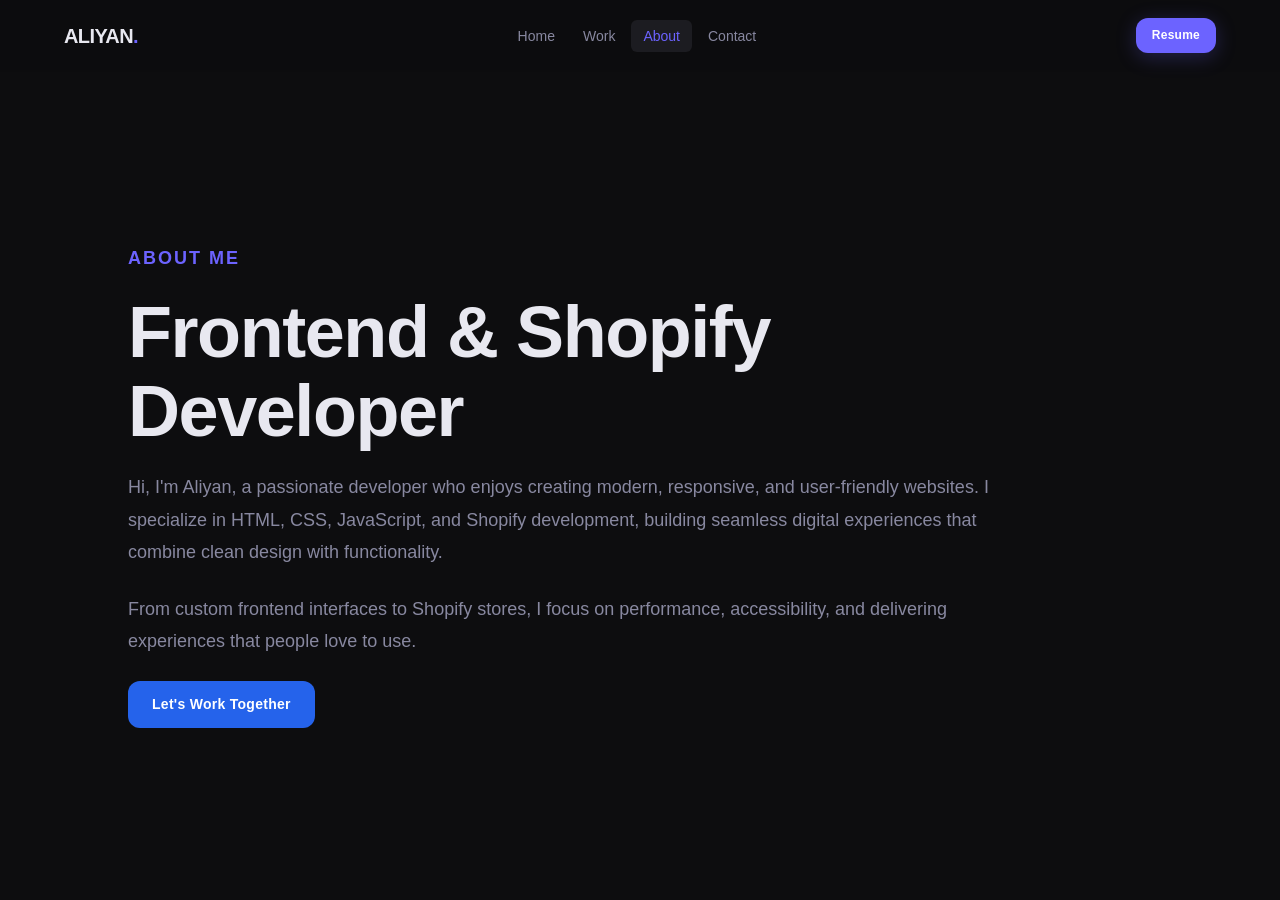
==== pages/about.html @ ec6e5fce "first commit" ====
<!DOCTYPE html>
<html lang="en">
<head>
    <meta charset="UTF-8">
    <meta name="viewport" content="width=device-width, initial-scale=1.0">
    <title>About Me</title>
    <link rel="stylesheet" href="../animation.css">
    <link rel="stylesheet" href="../style.css">
</head>
<body>

<header role="banner">
    <nav class="nav" role="navigation" aria-label="Main navigation">
      <div class="nav__inner">
        <a href="../index.html" class="nav__logo">ALIYAN<span>.</span></a>

        <ul class="nav__menu" role="list">
          <li><a href="../index.html"    class="nav__link">Home</a></li>
          <li><a href="portfolioo.html"  class="nav__link">Work</a></li>
          <li><a href="about.html"       class="nav__link">About</a></li>
          <li><a href="contact.html"     class="nav__link">Contact</a></li>
        </ul>

        <div class="nav__actions">
       <a href="../images/aliyancv.pdf" target="_blank" class="btn btn--primary btn--sm">Resume</a>
        </div>

        <button class="nav__hamburger" aria-label="Toggle menu" aria-expanded="false">
          <span></span><span></span><span></span>
        </button>
      </div>
    </nav>

    <div class="nav__mobile" role="dialog" aria-label="Mobile navigation">
      <a href="../index.html"        class="nav__link">Home</a>
      <a href="portfolioo.html"    class="nav__link">Work</a>
      <a href="about.html"        class="nav__link">About</a>
      <a href="contact.html"      class="nav__link">Contact</a>
    </div>
  </header>

    <section class="about">
        <div class="content">
            <span>ABOUT ME</span>
            <h1>Frontend & Shopify Developer</h1>

            <p>
                Hi, I'm Aliyan, a passionate developer who enjoys creating modern,
                responsive, and user-friendly websites. I specialize in HTML, CSS,
                JavaScript, and Shopify development, building seamless digital
                experiences that combine clean design with functionality.
            </p>

            <p>
                From custom frontend interfaces to Shopify stores, I focus on
                performance, accessibility, and delivering experiences that people
                love to use.
            </p>

            <a href="./contact.html" class="btn">Let's Work Together</a>
        </div>
    </section>

  <script src="../main.js"></script>
</body>
</html>
---- animation.css ----
.reveal {
  opacity: 0;
  transform: translateY(32px);
  transition:
    opacity 0.7s cubic-bezier(0.22, 1, 0.36, 1),
    transform 0.7s cubic-bezier(0.22, 1, 0.36, 1);
}

.reveal.revealed {
  opacity: 1;
  transform: translateY(0);
}

.reveal-stagger > * {
  opacity: 0;
  transform: translateY(24px);
  transition:
    opacity 0.6s cubic-bezier(0.22, 1, 0.36, 1),
    transform 0.6s cubic-bezier(0.22, 1, 0.36, 1);
}

.reveal-stagger.revealed > *:nth-child(1)  { transition-delay: 0.05s; opacity: 1; transform: none; }
.reveal-stagger.revealed > *:nth-child(2)  { transition-delay: 0.12s; opacity: 1; transform: none; }
.reveal-stagger.revealed > *:nth-child(3)  { transition-delay: 0.19s; opacity: 1; transform: none; }
.reveal-stagger.revealed > *:nth-child(4)  { transition-delay: 0.26s; opacity: 1; transform: none; }
.reveal-stagger.revealed > *:nth-child(5)  { transition-delay: 0.33s; opacity: 1; transform: none; }
.reveal-stagger.revealed > *:nth-child(6)  { transition-delay: 0.40s; opacity: 1; transform: none; }
.reveal-stagger.revealed > *:nth-child(7)  { transition-delay: 0.47s; opacity: 1; transform: none; }
.reveal-stagger.revealed > *:nth-child(8)  { transition-delay: 0.54s; opacity: 1; transform: none; }
.reveal-stagger.revealed > *:nth-child(9)  { transition-delay: 0.61s; opacity: 1; transform: none; }
.reveal-stagger.revealed > *:nth-child(10) { transition-delay: 0.68s; opacity: 1; transform: none; }

.reveal-left {
  opacity: 0;
  transform: translateX(-32px);
  transition:
    opacity 0.7s cubic-bezier(0.22, 1, 0.36, 1),
    transform 0.7s cubic-bezier(0.22, 1, 0.36, 1);
}
.reveal-left.revealed { opacity: 1; transform: translateX(0); }

.reveal-right {
  opacity: 0;
  transform: translateX(32px);
  transition:
    opacity 0.7s cubic-bezier(0.22, 1, 0.36, 1),
    transform 0.7s cubic-bezier(0.22, 1, 0.36, 1);
}
.reveal-right.revealed { opacity: 1; transform: translateX(0); }

.reveal-scale {
  opacity: 0;
  transform: scale(0.9);
  transition:
    opacity 0.5s cubic-bezier(0.22, 1, 0.36, 1),
    transform 0.5s cubic-bezier(0.34, 1.56, 0.64, 1);
}
.reveal-scale.revealed { opacity: 1; transform: scale(1); }

@keyframes float-y {
  0%, 100% { transform: translateY(0px); }
  50%       { transform: translateY(-12px); }
}

@keyframes float-x {
  0%, 100% { transform: translateX(0px); }
  50%       { transform: translateX(8px); }
}

@keyframes gradient-shift {
  0%   { background-position: 0% 50%; }
  50%  { background-position: 100% 50%; }
  100% { background-position: 0% 50%; }
}

@keyframes fade-in-up {
  from { opacity: 0; transform: translateY(20px); }
  to   { opacity: 1; transform: translateY(0); }
}

@keyframes fade-in {
  from { opacity: 0; }
  to   { opacity: 1; }
}

@keyframes scale-in {
  from { opacity: 0; transform: scale(0.85); }
  to   { opacity: 1; transform: scale(1); }
}

@keyframes slide-down {
  from { opacity: 0; transform: translateY(-12px); }
  to   { opacity: 1; transform: translateY(0); }
}

@keyframes shimmer {
  0%   { background-position: -200% 0; }
  100% { background-position: 200% 0; }
}

.float-anim { animation: float-y 5s ease-in-out infinite; }
.float-anim-2 { animation: float-y 7s ease-in-out infinite 1s; }

.shimmer {
  background: linear-gradient(90deg,
    var(--clr-surface-2) 25%,
    var(--clr-border) 50%,
    var(--clr-surface-2) 75%
  );
  background-size: 200% 100%;
  animation: shimmer 1.5s infinite;
}

.page-enter {
  animation: fade-in-up 0.5s cubic-bezier(0.22, 1, 0.36, 1) both;
}

.hero-animate .hero__eyebrow    { animation: fade-in-up 0.6s 0.1s cubic-bezier(0.22,1,0.36,1) both; }
.hero-animate .hero__title      { animation: fade-in-up 0.6s 0.2s cubic-bezier(0.22,1,0.36,1) both; }
.hero-animate .hero__description{ animation: fade-in-up 0.6s 0.3s cubic-bezier(0.22,1,0.36,1) both; }
.hero-animate .hero__actions    { animation: fade-in-up 0.6s 0.4s cubic-bezier(0.22,1,0.36,1) both; }
.hero-animate .hero__social     { animation: fade-in-up 0.6s 0.5s cubic-bezier(0.22,1,0.36,1) both; }
.hero-animate .hero__visual     { animation: fade-in    0.8s 0.3s cubic-bezier(0.22,1,0.36,1) both; }

.gradient-text {
  background: linear-gradient(
    90deg,
    var(--clr-accent) 0%,
    var(--clr-accent-2) 50%,
    var(--clr-accent) 100%
  );
  background-size: 200% auto;
  -webkit-background-clip: text;
  -webkit-text-fill-color: transparent;
  background-clip: text;
  animation: gradient-shift 4s ease infinite;
}

.hover-lift {
  transition: transform var(--transition-base), box-shadow var(--transition-base);
}
.hover-lift:hover {
  transform: translateY(-4px);
  box-shadow: var(--shadow-lg);
}

.toast {
  position: fixed;
  bottom: var(--space-8);
  left: 50%;
  transform: translateX(-50%) translateY(80px);
  background: var(--clr-surface);
  border: 1px solid var(--clr-border);
  border-radius: var(--radius-lg);
  padding: var(--space-3) var(--space-6);
  font-size: var(--text-sm);
  font-weight: 500;
  color: var(--clr-text);
  box-shadow: var(--shadow-lg);
  z-index: 3000;
  transition: transform var(--transition-spring), opacity var(--transition-base);
  opacity: 0;
  white-space: nowrap;
}

.toast.show {
  transform: translateX(-50%) translateY(0);
  opacity: 1;
}

.toast--success { border-left: 4px solid #4ADE80; }
.toast--error   { border-left: 4px solid var(--clr-accent-2); }
.toast--info    { border-left: 4px solid var(--clr-accent); }

.skill-bar-fill.animating {
  background: linear-gradient(90deg,
    var(--clr-accent) 0%,
    #A8A4FF 50%,
    var(--clr-accent) 100%
  );
  background-size: 200% 100%;
  animation: shimmer 2s ease infinite;
}


*{
    margin: 0;
    padding: 0;
    box-sizing: border-box;
    font-family: sans-serif;
}

body{
    /* background: #0f172a; */
    color: #fff;
}

.about{
    min-height: 100vh;
    width: 100%;
    display: flex;
    align-items: center;
    padding: 0 10%;
}

.content{
    max-width: 900px;
}

.content span{
    color: #60a5fa;
    font-size: 18px;
    letter-spacing: 2px;
}

.content h1{
    font-size: 70px;
    margin: 20px 0;
    line-height: 1.1;
}

.content p{
    font-size: 20px;
    line-height: 1.8;
    color: #cbd5e1;
    margin-bottom: 25px;
}

.btn{
    display: inline-block;
    text-decoration: none;
    background: #2563eb;
    color: #fff;
    padding: var(--space-2) var(--space-4);
    font-size: var(--text-xs);
    transition: 0.3s;
}

.btn:hover{
    background: #1d4ed8;
}
---- style.css ----
:root {
  --clr-bg:          #0D0D0F;
  --clr-surface:     #141417;
  --clr-surface-2:   #1C1C21;
  --clr-border:      #2A2A33;
  --clr-accent:      #6C63FF;
  --clr-accent-2:    #FF6584;
  --clr-accent-glow: rgba(108,99,255,0.25);
  --clr-text:        #E8E8F0;
  --clr-text-muted:  #8888A0;
  --clr-text-faint:  #555568;
  --clr-white:       #FFFFFF;

  /* Typography */
  --font-display: 'Syne', sans-serif;
  --font-body:    'Inter', sans-serif;
  --font-mono:    'JetBrains Mono', monospace;

  /* Type Scale */
  --text-xs:   0.75rem;
  --text-sm:   0.875rem;
  --text-base: 1rem;
  --text-lg:   1.125rem;
  --text-xl:   1.25rem;
  --text-2xl:  1.5rem;
  --text-3xl:  1.875rem;
  --text-4xl:  2.25rem;
  --text-5xl:  3rem;
  --text-6xl:  3.75rem;
  --text-7xl:  4.5rem;

  /* Spacing */
  --space-1:  0.25rem;
  --space-2:  0.5rem;
  --space-3:  0.75rem;
  --space-4:  1rem;
  --space-5:  1.25rem;
  --space-6:  1.5rem;
  --space-8:  2rem;
  --space-10: 2.5rem;
  --space-12: 3rem;
  --space-16: 4rem;
  --space-20: 5rem;
  --space-24: 6rem;
  --space-32: 8rem;

  /* Border radius */
  --radius-sm:  6px;
  --radius-md:  12px;
  --radius-lg:  20px;
  --radius-xl:  32px;
  --radius-full: 9999px;

  /* Shadows */
  --shadow-sm:   0 1px 3px rgba(0,0,0,0.4);
  --shadow-md:   0 4px 16px rgba(0,0,0,0.5);
  --shadow-lg:   0 8px 32px rgba(0,0,0,0.6);
  --shadow-accent: 0 0 40px rgba(108,99,255,0.3);

  /* Transitions */
  --transition-fast:   150ms ease;
  --transition-base:   250ms ease;
  --transition-slow:   400ms ease;
  --transition-spring: 350ms cubic-bezier(0.34, 1.56, 0.64, 1);

  /* Layout */
  --nav-height: 72px;
  --max-width: 1200px;
  --max-width-sm: 800px;
}

*, *::before, *::after {
  box-sizing: border-box;
  margin: 0;
  padding: 0;
}

html {
  scroll-behavior: smooth;
  font-size: 16px;
  -webkit-text-size-adjust: 100%;
}

body {
  font-family: var(--font-body);
  background-color: var(--clr-bg);
  color: var(--clr-text);
  line-height: 1.6;
  transition: background-color var(--transition-slow), color var(--transition-slow);
  overflow-x: hidden;
}

::-webkit-scrollbar { width: 6px; }
::-webkit-scrollbar-track { background: var(--clr-surface); }
::-webkit-scrollbar-thumb { background: var(--clr-border); border-radius: var(--radius-full); }
::-webkit-scrollbar-thumb:hover { background: var(--clr-accent); }

::selection {
  background: var(--clr-accent);
  color: var(--clr-white);
}

:focus-visible {
  outline: 2px solid var(--clr-accent);
  outline-offset: 3px;
  border-radius: var(--radius-sm);
}

h1, h2, h3, h4, h5, h6 {
  font-family: var(--font-display);
  font-weight: 700;
  line-height: 1.15;
  letter-spacing: -0.02em;
  color: var(--clr-text);
}

p { color: var(--clr-text-muted); line-height: 1.75; }

a {
  color: var(--clr-accent);
  text-decoration: none;
  transition: color var(--transition-fast);
}
a:hover { color: var(--clr-accent-2); }

ul, ol { list-style: none; }

img { max-width: 100%; height: auto; display: block; }

button {
  font-family: var(--font-body);
  cursor: pointer;
  border: none;
  background: none;
}

input, textarea, select {
  font-family: var(--font-body);
  font-size: var(--text-base);
}

.container {
  max-width: var(--max-width);
  margin: 0 auto;
  padding: 0 var(--space-6);
}

.container--sm {
  max-width: var(--max-width-sm);
  margin: 0 auto;
  padding: 0 var(--space-6);
}

.section {
  padding: var(--space-24) 0;
}

.section__label {
  display: inline-flex;
  align-items: center;
  gap: var(--space-2);
  font-size: var(--text-xs);
  font-weight: 600;
  letter-spacing: 0.12em;
  text-transform: uppercase;
  color: var(--clr-accent);
  margin-bottom: var(--space-4);
}

.section__label::before {
  content: '';
  display: block;
  width: 20px;
  height: 2px;
  background: var(--clr-accent);
  border-radius: var(--radius-full);
}

.section__title {
  font-size: var(--text-4xl);
  margin-bottom: var(--space-4);
}

.section__subtitle {
  font-size: var(--text-lg);
  color: var(--clr-text-muted);
  max-width: 540px;
  margin-bottom: var(--space-12);
}

.section__header {
  margin-bottom: var(--space-12);
}

.btn {
  display: inline-flex;
  align-items: center;
  justify-content: center;
  gap: var(--space-2);
  padding: var(--space-3) var(--space-6);
  border-radius: var(--radius-md);
  font-size: var(--text-sm);
  font-weight: 600;
  letter-spacing: 0.02em;
  transition: all var(--transition-base);
  cursor: pointer;
  border: none;
  text-decoration: none;
  white-space: nowrap;
}

.btn--primary {
  background: var(--clr-accent);
  color: var(--clr-white);
  box-shadow: 0 4px 20px var(--clr-accent-glow);
}

.btn--primary:hover {
  background: #7B74FF;
  color: var(--clr-white);
  transform: translateY(-2px);
  box-shadow: 0 8px 30px var(--clr-accent-glow);
}

.btn--outline {
  background: transparent;
  color: var(--clr-text);
  border: 1.5px solid var(--clr-border);
}

.btn--outline:hover {
  border-color: var(--clr-accent);
  color: var(--clr-accent);
  transform: translateY(-2px);
}

.btn--ghost {
  background: var(--clr-surface-2);
  color: var(--clr-text-muted);
}

.btn--ghost:hover {
  background: var(--clr-border);
  color: var(--clr-text);
}

.btn--sm {
  padding: var(--space-2) var(--space-4);
  font-size: var(--text-xs);
}

.btn--lg {
  padding: var(--space-4) var(--space-8);
  font-size: var(--text-base);
  border-radius: var(--radius-lg);
}

.tag {
  display: inline-flex;
  align-items: center;
  padding: var(--space-1) var(--space-3);
  background: var(--clr-surface-2);
  border: 1px solid var(--clr-border);
  border-radius: var(--radius-full);
  font-size: var(--text-xs);
  font-weight: 500;
  color: var(--clr-text-muted);
}

.tag--accent {
  background: rgba(108, 99, 255, 0.12);
  border-color: rgba(108, 99, 255, 0.3);
  color: var(--clr-accent);
}

/* Cards */
.card {
  background: var(--clr-surface);
  border: 1px solid var(--clr-border);
  border-radius: var(--radius-lg);
  padding: var(--space-8);
  transition: all var(--transition-base);
}

.card:hover {
  border-color: var(--clr-accent);
  box-shadow: var(--shadow-lg), 0 0 0 1px var(--clr-accent);
  transform: translateY(-4px);
}

.text-accent { color: var(--clr-accent); }
.text-muted  { color: var(--clr-text-muted); }
.text-faint  { color: var(--clr-text-faint); }
.text-center { text-align: center; }
.text-right  { text-align: right; }

.divider {
  height: 1px;
  background: var(--clr-border);
  margin: var(--space-8) 0;
}

.highlight {
  color: var(--clr-accent);
  position: relative;
}

.nav {
  position: fixed;
  top: 0;
  left: 0;
  right: 0;
  z-index: 1000;
  height: var(--nav-height);
  background: rgba(13, 13, 15, 0.85);
  backdrop-filter: blur(20px) saturate(180%);
  -webkit-backdrop-filter: blur(20px) saturate(180%);
  border-bottom: 1px solid transparent;
  transition: border-color var(--transition-base), background var(--transition-base);
}

[data-theme="light"] .nav {
  background: rgba(13, 13, 15, 0.85);
}

.nav.scrolled {
  border-bottom-color: var(--clr-border);
}

.nav__inner {
  max-width: var(--max-width);
  margin: 0 auto;
  padding: 0 var(--space-6);
  height: 100%;
  display: flex;
  align-items: center;
  justify-content: space-between;
  gap: var(--space-8);
}

.nav__logo {
  font-family: var(--font-display);
  font-size: var(--text-xl);
  font-weight: 800;
  color: var(--clr-text);
  letter-spacing: -0.03em;
  text-decoration: none;
  flex-shrink: 0;
}

.nav__logo span { color: var(--clr-accent); }

.nav__menu {
  display: flex;
  align-items: center;
  gap: var(--space-1);
}

.nav__link {
  padding: var(--space-2) var(--space-3);
  font-size: var(--text-sm);
  font-weight: 500;
  color: var(--clr-text-muted);
  text-decoration: none;
  border-radius: var(--radius-sm);
  transition: all var(--transition-fast);
  position: relative;
}

.nav__link:hover,
.nav__link.active {
  color: var(--clr-text);
  background: var(--clr-surface-2);
}

.nav__link.active {
  color: var(--clr-accent);
}

.nav__actions {
  display: flex;
  align-items: center;
  gap: var(--space-3);
}

/* Theme toggle */
.theme-toggle {
  width: 40px;
  height: 40px;
  border-radius: var(--radius-md);
  background: var(--clr-surface-2);
  border: 1px solid var(--clr-border);
  display: flex;
  align-items: center;
  justify-content: center;
  cursor: pointer;
  transition: all var(--transition-fast);
  color: var(--clr-text-muted);
  font-size: var(--text-base);
}

.theme-toggle:hover {
  background: var(--clr-border);
  color: var(--clr-text);
}

/* Hamburger */
.nav__hamburger {
  display: none;
  flex-direction: column;
  justify-content: center;
  gap: 5px;
  width: 40px;
  height: 40px;
  border-radius: var(--radius-md);
  background: var(--clr-surface-2);
  border: 1px solid var(--clr-border);
  cursor: pointer;
  padding: 0 10px;
}

.nav__hamburger span {
  display: block;
  height: 2px;
  background: var(--clr-text);
  border-radius: var(--radius-full);
  transition: all var(--transition-base);
}

.nav__hamburger.active span:nth-child(1) { transform: translateY(7px) rotate(45deg); }
.nav__hamburger.active span:nth-child(2) { opacity: 0; transform: scaleX(0); }
.nav__hamburger.active span:nth-child(3) { transform: translateY(-7px) rotate(-45deg); }

/* Mobile nav */
.nav__mobile {
  display: none;
  position: fixed;
  top: var(--nav-height);
  left: 0;
  right: 0;
  background: var(--clr-surface);
  border-bottom: 1px solid var(--clr-border);
  padding: var(--space-4) var(--space-6);
  z-index: 999;
  flex-direction: column;
  gap: var(--space-1);
}

.nav__mobile.open { display: flex; }

.nav__mobile .nav__link {
  padding: var(--space-3) var(--space-4);
  font-size: var(--text-base);
}

/* ── 5. Hero Section ── */
.hero {
  min-height: 100vh;
  display: flex;
  align-items: center;
  padding: calc(var(--nav-height) + var(--space-12)) 0 var(--space-24);
  position: relative;
  overflow: hidden;
}

.hero__grid {
  display: grid;
  grid-template-columns: 1fr 1fr;
  gap: var(--space-16);
  align-items: center;
}

.hero__eyebrow {
  display: inline-flex;
  align-items: center;
  gap: var(--space-3);
  padding: var(--space-2) var(--space-4);
  background: var(--clr-surface-2);
  border: 1px solid var(--clr-border);
  border-radius: var(--radius-full);
  font-size: var(--text-sm);
  font-weight: 500;
  color: var(--clr-text-muted);
  margin-bottom: var(--space-6);
}

.hero__eyebrow::before {
  content: '';
  width: 8px;
  height: 8px;
  border-radius: 50%;
  background: #4ADE80;
  box-shadow: 0 0 8px #4ADE80;
  animation: pulse-dot 2s ease infinite;
}

@keyframes pulse-dot {
  0%, 100% { opacity: 1; box-shadow: 0 0 8px #4ADE80; }
  50%       { opacity: 0.6; box-shadow: 0 0 16px #4ADE80; }
}

.hero__title {
  font-size: var(--text-7xl);
  font-weight: 800;
  line-height: 1.05;
  margin-bottom: var(--space-6);
  letter-spacing: -0.04em;
}

.hero__title .line { display: block; }
.hero__title .line--accent { color: var(--clr-accent); }

/* Typing cursor */
.typed-cursor {
  display: inline-block;
  width: 3px;
  height: 1em;
  background: var(--clr-accent);
  margin-left: 2px;
  border-radius: 2px;
  animation: blink 1s step-end infinite;
  vertical-align: text-bottom;
}

@keyframes blink {
  0%, 100% { opacity: 1; }
  50%       { opacity: 0; }
}

.hero__description {
  font-size: var(--text-lg);
  color: var(--clr-text-muted);
  line-height: 1.75;
  margin-bottom: var(--space-8);
  max-width: 480px;
}

.hero__actions {
  display: flex;
  align-items: center;
  gap: var(--space-4);
  flex-wrap: wrap;
  margin-bottom: var(--space-10);
}

.hero__social {
  display: flex;
  align-items: center;
  gap: var(--space-3);
}

.hero__social-label {
  font-size: var(--text-xs);
  font-weight: 600;
  letter-spacing: 0.1em;
  text-transform: uppercase;
  color: var(--clr-text-faint);
  margin-right: var(--space-2);
}

.social-icon {
  width: 40px;
  height: 40px;
  border-radius: var(--radius-md);
  background: var(--clr-surface-2);
  border: 1px solid var(--clr-border);
  display: flex;
  align-items: center;
  justify-content: center;
  color: var(--clr-text-muted);
  font-size: var(--text-lg);
  text-decoration: none;
  transition: all var(--transition-spring);
}

.social-icon:hover {
  background: var(--clr-accent);
  border-color: var(--clr-accent);
  color: var(--clr-white);
  transform: translateY(-3px);
}

/* Hero visual */
.hero__visual {
  position: relative;
  display: flex;
  align-items: center;
  justify-content: center;
}

.hero__avatar-wrap {
  position: relative;
  width: 380px;
  height: 380px;
}

.hero__avatar-ring {
  position: absolute;
  inset: -20px;
  border-radius: 50%;
  border: 2px dashed var(--clr-border);
  animation: spin-ring 20s linear infinite;
}

.hero__avatar-ring::before {
  content: '';
  position: absolute;
  top: -4px;
  left: 50%;
  transform: translateX(-50%);
  width: 8px;
  height: 8px;
  background: var(--clr-accent);
  border-radius: 50%;
}

@keyframes spin-ring {
  to { transform: rotate(360deg); }
}

.hero__avatar {
  width: 100%;
  height: 100%;
  border-radius: 50%;
  object-fit: cover;
  border: 4px solid var(--clr-surface-2);
  box-shadow: var(--shadow-accent);
}

/* Avatar placeholder */
.hero__avatar-placeholder {
  width: 100%;
  height: 100%;
  border-radius: 50%;
  background: linear-gradient(135deg, var(--clr-surface-2) 0%, var(--clr-surface) 100%);
  border: 4px solid var(--clr-surface-2);
  box-shadow: var(--shadow-accent);
  display: flex;
  align-items: center;
  justify-content: center;
  font-size: 120px;
  color: var(--clr-text-faint);
}

.hero__badge {
  position: absolute;
  background: var(--clr-surface);
  border: 1px solid var(--clr-border);
  border-radius: var(--radius-lg);
  padding: var(--space-3) var(--space-4);
  box-shadow: var(--shadow-md);
  display: flex;
  align-items: center;
  gap: var(--space-3);
  font-size: var(--text-sm);
  font-weight: 600;
  white-space: nowrap;
}

.hero__badge--exp { bottom: 20px; left: -30px; }
.hero__badge--proj { top: 20px; right: -30px; }

.hero__badge-icon {
  width: 36px;
  height: 36px;
  background: var(--clr-accent);
  border-radius: var(--radius-sm);
  display: flex;
  align-items: center;
  justify-content: center;
  font-size: var(--text-lg);
  flex-shrink: 0;
}

.hero__badge-num {
  font-size: var(--text-2xl);
  font-weight: 800;
  font-family: var(--font-display);
  color: var(--clr-text);
  line-height: 1;
}

.hero__badge-desc {
  font-size: var(--text-xs);
  color: var(--clr-text-muted);
  font-weight: 400;
}

/* Hero background decoration */
.hero__bg {
  position: absolute;
  inset: 0;
  pointer-events: none;
  overflow: hidden;
  z-index: -1;
}

.hero__bg-blob {
  position: absolute;
  border-radius: 50%;
  filter: blur(80px);
  opacity: 0.12;
}

.hero__bg-blob--1 {
  width: 600px;
  height: 600px;
  background: var(--clr-accent);
  top: -200px;
  right: -100px;
}

.hero__bg-blob--2 {
  width: 400px;
  height: 400px;
  background: var(--clr-accent-2);
  bottom: -100px;
  left: -100px;
}

/* ── 6. Stats strip ── */
.stats-strip {
  border-top: 1px solid var(--clr-border);
  border-bottom: 1px solid var(--clr-border);
  background: var(--clr-surface);
  padding: var(--space-8) 0;
}

.stats-strip__inner {
  display: grid;
  grid-template-columns: repeat(4, 1fr);
  gap: var(--space-8);
}

.stat-item {
  text-align: center;
  padding: var(--space-4);
}

.stat-item__num {
  font-family: var(--font-display);
  font-size: var(--text-4xl);
  font-weight: 800;
  color: var(--clr-text);
  letter-spacing: -0.03em;
  line-height: 1;
  margin-bottom: var(--space-1);
}

.stat-item__num span { color: var(--clr-accent); }

.stat-item__label {
  font-size: var(--text-sm);
  color: var(--clr-text-muted);
}

/* ── 7. About Page ── */
.about-grid {
  display: grid;
  grid-template-columns: 1fr 1.5fr;
  gap: var(--space-16);
  align-items: start;
}

.about-visual {
  position: relative;
}

.about-image {
  width: 100%;
  aspect-ratio: 3/4;
  object-fit: cover;
  border-radius: var(--radius-xl);
  box-shadow: var(--shadow-lg);
}

.about-image-placeholder {
  width: 100%;
  aspect-ratio: 3/4;
  background: linear-gradient(135deg, var(--clr-surface-2), var(--clr-surface));
  border-radius: var(--radius-xl);
  display: flex;
  align-items: center;
  justify-content: center;
  font-size: 80px;
  color: var(--clr-text-faint);
  border: 1px solid var(--clr-border);
}

.about-badge {
  position: absolute;
  bottom: -20px;
  right: -20px;
  background: var(--clr-surface);
  border: 1px solid var(--clr-border);
  border-radius: var(--radius-lg);
  padding: var(--space-5);
  box-shadow: var(--shadow-md);
  text-align: center;
}

.about-badge__num {
  font-size: var(--text-3xl);
  font-weight: 800;
  font-family: var(--font-display);
  color: var(--clr-accent);
  line-height: 1;
}

.about-badge__text {
  font-size: var(--text-xs);
  color: var(--clr-text-muted);
  margin-top: var(--space-1);
}

/* .about-content {} */

.about-intro {
  font-size: var(--text-lg);
  color: var(--clr-text-muted);
  margin-bottom: var(--space-8);
  line-height: 1.8;
}

.about-facts {
  display: grid;
  grid-template-columns: 1fr 1fr;
  gap: var(--space-4);
  margin-bottom: var(--space-8);
}

.about-fact {
  display: flex;
  flex-direction: column;
  gap: var(--space-1);
}

.about-fact__label {
  font-size: var(--text-xs);
  font-weight: 600;
  letter-spacing: 0.08em;
  text-transform: uppercase;
  color: var(--clr-text-faint);
}

.about-fact__value {
  font-size: var(--text-sm);
  color: var(--clr-text);
  font-weight: 500;
}

/* Timeline */
.timeline {
  position: relative;
  padding-left: var(--space-8);
}

.timeline::before {
  content: '';
  position: absolute;
  left: 0;
  top: 8px;
  bottom: 8px;
  width: 2px;
  background: linear-gradient(to bottom, var(--clr-accent), transparent);
}

.timeline-item {
  position: relative;
  margin-bottom: var(--space-8);
}

.timeline-item::before {
  content: '';
  position: absolute;
  left: calc(-1 * var(--space-8) - 5px);
  top: 6px;
  width: 12px;
  height: 12px;
  border-radius: 50%;
  background: var(--clr-accent);
  border: 3px solid var(--clr-bg);
  box-shadow: 0 0 0 2px var(--clr-accent);
}

.timeline-item__period {
  font-size: var(--text-xs);
  font-weight: 600;
  letter-spacing: 0.08em;
  text-transform: uppercase;
  color: var(--clr-accent);
  margin-bottom: var(--space-1);
}

.timeline-item__title {
  font-size: var(--text-lg);
  font-weight: 700;
  color: var(--clr-text);
  margin-bottom: var(--space-1);
}

.timeline-item__org {
  font-size: var(--text-sm);
  color: var(--clr-text-muted);
  margin-bottom: var(--space-3);
}

.timeline-item__desc {
  font-size: var(--text-sm);
  color: var(--clr-text-muted);
  line-height: 1.7;
}



/* ── 9. Portfolio Page ── */
.portfolio-filter {
  display: flex;
  align-items: center;
  gap: var(--space-3);
  flex-wrap: wrap;
  margin-bottom: var(--space-10);
}

.filter-btn {
  padding: var(--space-2) var(--space-5);
  border-radius: var(--radius-full);
  font-size: var(--text-sm);
  font-weight: 600;
  background: var(--clr-surface-2);
  border: 1px solid var(--clr-border);
  color: var(--clr-text-muted);
  cursor: pointer;
  transition: all var(--transition-base);
}

.filter-btn:hover,
.filter-btn.active {
  background: var(--clr-accent);
  border-color: var(--clr-accent);
  color: var(--clr-white);
}

.portfolio-grid {
  display: grid;
  grid-template-columns: repeat(3, 1fr);
  gap: var(--space-6);
}

.project-card {
  background: var(--clr-surface);
  border: 1px solid var(--clr-border);
  border-radius: var(--radius-lg);
  overflow: hidden;
  transition: all var(--transition-base);
}

.project-card:hover {
  border-color: var(--clr-accent);
  transform: translateY(-4px);
  box-shadow: var(--shadow-lg);
}

.project-card__thumb {
  position: relative;
  aspect-ratio: 16/10;
  overflow: hidden;
}

.project-card__thumb img,
.project-card__thumb-placeholder {
  width: 100%;
  height: 100%;
  object-fit: cover;
  transition: transform var(--transition-slow);
}

.project-card__thumb-placeholder {
  background: linear-gradient(135deg, var(--clr-surface-2), var(--clr-border));
  display: flex;
  align-items: center;
  justify-content: center;
  font-size: 48px;
  color: var(--clr-text-faint);
}

.project-card:hover .project-card__thumb img,
.project-card:hover .project-card__thumb-placeholder {
  transform: scale(1.05);
}

.project-card__overlay {
  position: absolute;
  inset: 0;
  background: rgba(108, 99, 255, 0.9);
  display: flex;
  align-items: center;
  justify-content: center;
  gap: var(--space-3);
  opacity: 0;
  transition: opacity var(--transition-base);
}

.project-card:hover .project-card__overlay { opacity: 1; }

.project-card__body {
  padding: var(--space-5);
}

.project-card__cat {
  font-size: var(--text-xs);
  font-weight: 600;
  letter-spacing: 0.08em;
  text-transform: uppercase;
  color: var(--clr-accent);
  margin-bottom: var(--space-2);
}

.project-card__title {
  font-size: var(--text-lg);
  font-weight: 700;
  margin-bottom: var(--space-2);
  color: var(--clr-text);
}

.project-card__desc {
  font-size: var(--text-sm);
  color: var(--clr-text-muted);
  line-height: 1.6;
  margin-bottom: var(--space-4);
}

.project-card__tags {
  display: flex;
  flex-wrap: wrap;
  gap: var(--space-2);
}

/* Modal */
.modal-overlay {
  position: fixed;
  inset: 0;
  background: rgba(0,0,0,0.85);
  backdrop-filter: blur(8px);
  z-index: 2000;
  display: flex;
  align-items: center;
  justify-content: center;
  padding: var(--space-6);
  opacity: 0;
  pointer-events: none;
  transition: opacity var(--transition-base);
}

.modal-overlay.open {
  opacity: 1;
  pointer-events: all;
}

.modal {
  background: var(--clr-surface);
  border: 1px solid var(--clr-border);
  border-radius: var(--radius-xl);
  max-width: 760px;
  width: 100%;
  max-height: 90vh;
  overflow-y: auto;
  transform: translateY(30px) scale(0.96);
  transition: transform var(--transition-spring);
  box-shadow: var(--shadow-lg);
}

.modal-overlay.open .modal {
  transform: translateY(0) scale(1);
}

.modal__header {
  padding: var(--space-8);
  border-bottom: 1px solid var(--clr-border);
  display: flex;
  align-items: flex-start;
  justify-content: space-between;
  gap: var(--space-4);
}

.modal__close {
  width: 40px;
  height: 40px;
  border-radius: var(--radius-md);
  background: var(--clr-surface-2);
  border: 1px solid var(--clr-border);
  color: var(--clr-text-muted);
  display: flex;
  align-items: center;
  justify-content: center;
  cursor: pointer;
  font-size: var(--text-lg);
  flex-shrink: 0;
  transition: all var(--transition-fast);
}

.modal__close:hover { background: var(--clr-border); color: var(--clr-text); }

.modal__body {
  padding: var(--space-8);
}

.modal__image {
  width: 100%;
  aspect-ratio: 16/9;
  object-fit: cover;
  border-radius: var(--radius-lg);
  margin-bottom: var(--space-6);
}

.modal__image-placeholder {
  width: 100%;
  aspect-ratio: 16/9;
  background: var(--clr-surface-2);
  border-radius: var(--radius-lg);
  margin-bottom: var(--space-6);
  display: flex;
  align-items: center;
  justify-content: center;
  font-size: 64px;
  color: var(--clr-text-faint);
}

.modal__meta {
  display: flex;
  flex-wrap: wrap;
  gap: var(--space-6);
  margin-bottom: var(--space-6);
  padding-bottom: var(--space-6);
  border-bottom: 1px solid var(--clr-border);
}

/* .modal__meta-item {} */
.modal__meta-label {
  font-size: var(--text-xs);
  font-weight: 600;
  text-transform: uppercase;
  letter-spacing: 0.08em;
  color: var(--clr-text-faint);
  margin-bottom: var(--space-1);
}
.modal__meta-value { font-size: var(--text-sm); font-weight: 500; color: var(--clr-text); }

.modal__actions {
  display: flex;
  gap: var(--space-3);
  margin-top: var(--space-6);
}


/* Tools grid */
.tools-grid {
  display: grid;
  grid-template-columns: repeat(4, 1fr);
  gap: var(--space-4);
}

.tool-chip {
  background: var(--clr-surface);
  border: 1px solid var(--clr-border);
  border-radius: var(--radius-md);
  padding: var(--space-3) var(--space-4);
  display: flex;
  flex-direction: column;
  align-items: center;
  gap: var(--space-2);
  text-align: center;
  transition: all var(--transition-base);
  cursor: default;
}

.tool-chip:hover {
  border-color: var(--clr-accent);
  background: rgba(108, 99, 255, 0.05);
  transform: translateY(-2px);
}

.tool-chip__icon { font-size: var(--text-2xl); }
.tool-chip__name { font-size: var(--text-xs); font-weight: 600; color: var(--clr-text-muted); }

/* Map */
.map-section {
  margin-top: var(--space-16);
}

.map-wrap {
  border-radius: var(--radius-xl);
  overflow: hidden;
  border: 1px solid var(--clr-border);
  height: 360px;
}

.map-wrap iframe {
  width: 100%;
  height: 100%;
  border: none;
  filter: grayscale(0.3) invert(0.05);
}

[data-theme="light"] .map-wrap iframe {
  filter: none;
}

/* ── 14. Footer ── */
.footer {
  background: var(--clr-surface);
  border-top: 1px solid var(--clr-border);
  padding: var(--space-16) 0 var(--space-8);
}

.footer__top {
  display: grid;
  grid-template-columns: 2fr 1fr 1fr 1fr;
  gap: var(--space-10);
  margin-bottom: var(--space-12);
}

/* .footer__brand {} */
.footer__brand-logo {
  font-family: var(--font-display);
  font-size: var(--text-2xl);
  font-weight: 800;
  color: var(--clr-text);
  letter-spacing: -0.03em;
  margin-bottom: var(--space-4);
  display: block;
  text-decoration: none;
}
.footer__brand-logo span { color: var(--clr-accent); }

.footer__brand-desc {
  font-size: var(--text-sm);
  color: var(--clr-text-muted);
  line-height: 1.7;
  margin-bottom: var(--space-5);
  max-width: 280px;
}

.footer__social {
  display: flex;
  gap: var(--space-3);
}

.footer__col-title {
  font-size: var(--text-xs);
  font-weight: 700;
  letter-spacing: 0.1em;
  text-transform: uppercase;
  color: var(--clr-text);
  margin-bottom: var(--space-5);
}

.footer__links {
  display: flex;
  flex-direction: column;
  gap: var(--space-3);
}

.footer__link {
  font-size: var(--text-sm);
  color: var(--clr-text-muted);
  text-decoration: none;
  transition: color var(--transition-fast);
}

.footer__link:hover { color: var(--clr-accent); }

.footer__bottom {
  display: flex;
  align-items: center;
  justify-content: space-between;
  padding-top: var(--space-8);
  border-top: 1px solid var(--clr-border);
}

.footer__copy {
  font-size: var(--text-sm);
  color: var(--clr-text-faint);
}

/* Back to top */
.back-to-top {
  position: fixed;
  bottom: var(--space-8);
  right: var(--space-8);
  width: 48px;
  height: 48px;
  background: var(--clr-accent);
  border-radius: var(--radius-md);
  display: flex;
  align-items: center;
  justify-content: center;
  color: var(--clr-white);
  font-size: var(--text-xl);
  cursor: pointer;
  box-shadow: var(--shadow-md);
  transition: all var(--transition-spring);
  opacity: 0;
  transform: translateY(20px);
  pointer-events: none;
  z-index: 900;
  text-decoration: none;
}

.back-to-top.visible {
  opacity: 1;
  transform: translateY(0);
  pointer-events: all;
}

.back-to-top:hover {
  background: #7B74FF;
  color: var(--clr-white);
  transform: translateY(-4px);
  box-shadow: var(--shadow-lg), 0 0 20px var(--clr-accent-glow);
}

/* ── 15. 404 Page ── */
.error-page {
  min-height: 100vh;
  display: flex;
  align-items: center;
  justify-content: center;
  text-align: center;
  padding: var(--space-12);
}

.error-page__num {
  font-size: clamp(100px, 20vw, 200px);
  font-weight: 800;
  font-family: var(--font-display);
  line-height: 1;
  background: linear-gradient(135deg, var(--clr-accent) 0%, var(--clr-accent-2) 100%);
  -webkit-background-clip: text;
  -webkit-text-fill-color: transparent;
  background-clip: text;
  margin-bottom: var(--space-6);
}

.error-page__title {
  font-size: var(--text-3xl);
  margin-bottom: var(--space-4);
}

.error-page__desc {
  font-size: var(--text-lg);
  color: var(--clr-text-muted);
  margin-bottom: var(--space-8);
  max-width: 480px;
  margin-left: auto;
  margin-right: auto;
}

/* ── 16. Page-specific paddings ── */
.page-header {
  padding: calc(var(--nav-height) + var(--space-16)) 0 var(--space-16);
  text-align: center;
  position: relative;
  overflow: hidden;
}

.page-header__title {
  font-size: var(--text-5xl);
  font-weight: 800;
  margin-bottom: var(--space-4);
}

.page-header__subtitle {
  font-size: var(--text-lg);
  color: var(--clr-text-muted);
  max-width: 560px;
  margin: 0 auto;
}

.page-header__bg {
  position: absolute;
  inset: 0;
  pointer-events: none;
  z-index: -1;
}

.page-header__blob {
  position: absolute;
  border-radius: 50%;
  filter: blur(80px);
  opacity: 0.08;
}

.page-header__blob--1 {
  width: 500px; height: 500px;
  background: var(--clr-accent);
  top: -200px; left: 50%; transform: translateX(-50%);
}

@media (max-width: 1024px) {

  /* --- Hero --- */
  .hero__grid {
    gap: var(--space-10);
  }

  .hero__title {
    font-size: var(--text-6xl);
  }

  .hero__avatar-wrap {
    width: 300px;
    height: 300px;
  }

  .hero__badge--exp { left: -10px; }
  .hero__badge--proj { right: -10px; }

  /* --- Stats --- */
  .stats-strip__inner {
    grid-template-columns: repeat(2, 1fr);
    gap: var(--space-4);
  }

  /* --- Portfolio / Blog / Services grids --- */
  .portfolio-grid,
  .blog-grid {
    grid-template-columns: repeat(2, 1fr);
  }

  .services-grid {
    grid-template-columns: repeat(2, 1fr);
  }

  /* --- About --- */
  .about-grid {
    gap: var(--space-10);
  }

  /* --- Skills --- */
  .tools-grid {
    grid-template-columns: repeat(3, 1fr);
  }

  /* --- Footer --- */
  .footer__top {
    grid-template-columns: 1fr 1fr;
    gap: var(--space-8);
  }

  .footer__brand {
    grid-column: 1 / -1;
  }

  /* --- Contact --- */
  .contact-grid {
    gap: var(--space-8);
  }
}

@media (max-width: 768px) {

  /* --- Nav: hamburger dikhao, menu chhupaao --- */
  .nav__menu,
  .nav__actions {
    display: none;
  }

  .nav__hamburger {
    display: flex;
  }

  /* --- Hero: single column --- */
  .hero {
    padding: calc(var(--nav-height) + var(--space-8)) 0 var(--space-16);
    min-height: auto;
  }

  .hero__grid {
    grid-template-columns: 1fr;
    gap: var(--space-10);
    text-align: center;
  }

  /* Image ko upar dikhao mobile pe */
  .hero__visual {
    order: -1;
  }

  .hero__title {
    font-size: var(--text-5xl);
  }

  .hero__description {
    max-width: 100%;
    margin-left: auto;
    margin-right: auto;
  }

  .hero__actions {
    justify-content: center;
  }

  .hero__social {
    justify-content: center;
    flex-wrap: wrap;
  }

  .hero__eyebrow {
    margin-left: auto;
    margin-right: auto;
  }

  /* Avatar chhota karo mobile pe */
  .hero__avatar-wrap {
    width: 240px;
    height: 240px;
    margin: 0 auto;
  }

  /* Badges chhupaao mobile pe — jagah nahi hoti */
  .hero__badge {
    display: none;
  }

  /* --- Stats --- */
  .stats-strip__inner {
    grid-template-columns: repeat(2, 1fr);
    gap: var(--space-2);
  }

  .stat-item__num {
    font-size: var(--text-3xl);
  }

  /* --- Sections --- */
  .section {
    padding: var(--space-16) 0;
  }

  .section__title {
    font-size: var(--text-3xl);
  }

  .section__subtitle {
    font-size: var(--text-base);
    max-width: 100%;
  }

  /* --- Portfolio / Blog: 1 column --- */
  .portfolio-grid,
  .blog-grid,
  .services-grid {
    grid-template-columns: 1fr;
  }

  /* --- About: 1 column --- */
  .about-grid {
    grid-template-columns: 1fr;
  }

  .about-visual {
    max-width: 320px;
    margin: 0 auto;
  }

  .about-badge {
    bottom: -10px;
    right: 0;
  }

  .about-facts {
    grid-template-columns: 1fr;
  }

  /* --- Skills --- */
  .skills-layout {
    grid-template-columns: 1fr;
    gap: var(--space-8);
  }

  .skills-circular-grid {
    grid-template-columns: repeat(2, 1fr);
  }

  .tools-grid {
    grid-template-columns: repeat(3, 1fr);
  }

  /* --- Contact --- */
  .contact-grid {
    grid-template-columns: 1fr;
  }

  .contact-form {
    padding: var(--space-6);
  }

  .form-grid {
    grid-template-columns: 1fr;
  }

  /* --- Modal --- */
  .modal {
    border-radius: var(--radius-lg);
    max-height: 95vh;
  }

  .modal__header,
  .modal__body {
    padding: var(--space-5);
  }

  .modal__actions {
    flex-direction: column;
  }

  /* --- Footer --- */
  .footer__top {
    grid-template-columns: 1fr;
    gap: var(--space-8);
  }

  .footer__brand {
    grid-column: auto;
  }

  .footer__brand-desc {
    max-width: 100%;
  }

  .footer__bottom {
    flex-direction: column;
    gap: var(--space-2);
    text-align: center;
  }

  /* --- Page Header --- */
  .page-header__title {
    font-size: var(--text-4xl);
  }

  /* --- CTA Card --- */
  .card {
    padding: var(--space-6) var(--space-4) !important;
  }

  /* --- Back to top --- */
  .back-to-top {
    bottom: var(--space-5);
    right: var(--space-5);
    width: 42px;
    height: 42px;
  }

  /* --- Testimonials --- */
  .testimonial-inner {
    padding: var(--space-6);
  }

  .testimonial-text {
    font-size: var(--text-base);
  }
}

@media (max-width: 480px) {

  /* Container padding thoda kam karo */
  .container,
  .container--sm {
    padding: 0 var(--space-4);
  }

  /* --- Hero --- */
  .hero__title {
    font-size: 2.4rem;
    letter-spacing: -0.03em;
  }

  .hero__avatar-wrap {
    width: 200px;
    height: 200px;
  }

  .hero__actions {
    flex-direction: column;
    align-items: center;
    width: 100%;
  }

  .hero__actions .btn {
    width: 100%;
    justify-content: center;
  }

  /* --- Stats: 2 column --- */
  .stats-strip__inner {
    grid-template-columns: repeat(2, 1fr);
  }

  .stat-item {
    padding: var(--space-2);
  }

  .stat-item__num {
    font-size: var(--text-2xl);
  }

  /* --- Section title --- */
  .section__title {
    font-size: var(--text-2xl);
  }

  /* --- Skills circular grid: 2 column --- */
  .skills-circular-grid {
    grid-template-columns: repeat(2, 1fr);
  }

  /* --- Tools grid: 2 column --- */
  .tools-grid {
    grid-template-columns: repeat(2, 1fr);
  }

  /* --- Portfolio filter buttons wrap --- */
  .portfolio-filter {
    gap: var(--space-2);
  }

  .filter-btn {
    font-size: var(--text-xs);
    padding: var(--space-2) var(--space-3);
  }

  /* --- Nav logo chhota karo --- */
  .nav__logo {
    font-size: var(--text-lg);
  }

  /* --- Page header --- */
  .page-header {
    padding: calc(var(--nav-height) + var(--space-8)) 0 var(--space-10);
  }

  .page-header__title {
    font-size: var(--text-3xl);
  }

  .page-header__subtitle {
    font-size: var(--text-sm);
  }

  /* --- Testimonials --- */
  .testimonial-inner {
    padding: var(--space-5) var(--space-4);
  }

  .testimonial-inner::before {
    font-size: 50px;
    top: var(--space-3);
    left: var(--space-4);
  }

  .blog-search-wrap {
    max-width: 100%;
  }

  .contact-form {
    padding: var(--space-4);
  }

  /* --- About timeline --- */
  .timeline {
    padding-left: var(--space-6);
  }

  .hero__social {
    flex-wrap: wrap;
    gap: var(--space-2);
  }

  /* --- Footer --- */
  .footer {
    padding: var(--space-10) 0 var(--space-6);
  }

  .footer__top {
    gap: var(--space-6);
  }
}

@media (max-width: 360px) {

  .hero__title {
    font-size: 2rem;
  }

  .hero__avatar-wrap {
    width: 170px;
    height: 170px;
  }

  .stats-strip__inner {
    grid-template-columns: 1fr 1fr;
  }

  .stat-item__num {
    font-size: var(--text-xl);
  }

  .section__title {
    font-size: var(--text-xl);
  }

  .tools-grid {
    grid-template-columns: repeat(2, 1fr);
  }

  .skills-circular-grid {
    grid-template-columns: repeat(2, 1fr);
  }
}

@media (prefers-reduced-motion: reduce) {
  *, *::before, *::after {
    animation-duration: 0.01ms !important;
    animation-iteration-count: 1 !important;
    transition-duration: 0.01ms !important;
  }

  .hero__avatar-ring {
    animation: none;
  }

  .hero__eyebrow::before {
    animation: none;
  }
}




:root {
  --clr-bg:          #0D0D0F;
  --clr-surface:     #141417;
  --clr-surface-2:   #1C1C21;
  --clr-border:      #2A2A33;
  --clr-accent:      #6C63FF;
  --clr-accent-2:    #FF6584;
  --clr-accent-glow: rgba(108,99,255,0.25);
  --clr-text:        #E8E8F0;
  --clr-text-muted:  #8888A0;
  --clr-text-faint:  #555568;
  --clr-white:       #FFFFFF;

  /* Typography */
  --font-display: 'Syne', sans-serif;
  --font-body:    'Inter', sans-serif;
  --font-mono:    'JetBrains Mono', monospace;

  /* Type Scale */
  --text-xs:   0.75rem;
  --text-sm:   0.875rem;
  --text-base: 1rem;
  --text-lg:   1.125rem;
  --text-xl:   1.25rem;
  --text-2xl:  1.5rem;
  --text-3xl:  1.875rem;
  --text-4xl:  2.25rem;
  --text-5xl:  3rem;
  --text-6xl:  3.75rem;
  --text-7xl:  4.5rem;

  /* Spacing */
  --space-1:  0.25rem;
  --space-2:  0.5rem;
  --space-3:  0.75rem;
  --space-4:  1rem;
  --space-5:  1.25rem;
  --space-6:  1.5rem;
  --space-8:  2rem;
  --space-10: 2.5rem;
  --space-12: 3rem;
  --space-16: 4rem;
  --space-20: 5rem;
  --space-24: 6rem;
  --space-32: 8rem;

  /* Border radius */
  --radius-sm:  6px;
  --radius-md:  12px;
  --radius-lg:  20px;
  --radius-xl:  32px;
  --radius-full: 9999px;

  /* Shadows */
  --shadow-sm:   0 1px 3px rgba(0,0,0,0.4);
  --shadow-md:   0 4px 16px rgba(0,0,0,0.5);
  --shadow-lg:   0 8px 32px rgba(0,0,0,0.6);
  --shadow-accent: 0 0 40px rgba(108,99,255,0.3);

  /* Transitions */
  --transition-fast:   150ms ease;
  --transition-base:   250ms ease;
  --transition-slow:   400ms ease;
  --transition-spring: 350ms cubic-bezier(0.34, 1.56, 0.64, 1);

  /* Layout */
  --nav-height: 72px;
  --max-width: 1200px;
  --max-width-sm: 800px;
}

*, *::before, *::after {
  box-sizing: border-box;
  margin: 0;
  padding: 0;
}

html {
  scroll-behavior: smooth;
  font-size: 16px;
  -webkit-text-size-adjust: 100%;
}

body {
  font-family: var(--font-body);
  background-color: var(--clr-bg);
  color: var(--clr-text);
  line-height: 1.6;
  transition: background-color var(--transition-slow), color var(--transition-slow);
  overflow-x: hidden;
}

::-webkit-scrollbar { width: 6px; }
::-webkit-scrollbar-track { background: var(--clr-surface); }
::-webkit-scrollbar-thumb { background: var(--clr-border); border-radius: var(--radius-full); }
::-webkit-scrollbar-thumb:hover { background: var(--clr-accent); }

::selection {
  background: var(--clr-accent);
  color: var(--clr-white);
}

:focus-visible {
  outline: 2px solid var(--clr-accent);
  outline-offset: 3px;
  border-radius: var(--radius-sm);
}

h1, h2, h3, h4, h5, h6 {
  font-family: var(--font-display);
  font-weight: 700;
  line-height: 1.15;
  letter-spacing: -0.02em;
  color: var(--clr-text);
}

p { color: var(--clr-text-muted); line-height: 1.75; }

a {
  color: var(--clr-accent);
  text-decoration: none;
  transition: color var(--transition-fast);
}
a:hover { color: var(--clr-accent-2); }

ul, ol { list-style: none; }

img { max-width: 100%; height: auto; display: block; }

button {
  font-family: var(--font-body);
  cursor: pointer;
  border: none;
  background: none;
}

input, textarea, select {
  font-family: var(--font-body);
  font-size: var(--text-base);
}

.container {
  max-width: var(--max-width);
  margin: 0 auto;
  padding: 0 var(--space-6);
}

.container--sm {
  max-width: var(--max-width-sm);
  margin: 0 auto;
  padding: 0 var(--space-6);
}

.section {
  padding: var(--space-24) 0;
}

.section__label {
  display: inline-flex;
  align-items: center;
  gap: var(--space-2);
  font-size: var(--text-xs);
  font-weight: 600;
  letter-spacing: 0.12em;
  text-transform: uppercase;
  color: var(--clr-accent);
  margin-bottom: var(--space-4);
}

.section__label::before {
  content: '';
  display: block;
  width: 20px;
  height: 2px;
  background: var(--clr-accent);
  border-radius: var(--radius-full);
}

.section__title {
  font-size: var(--text-4xl);
  margin-bottom: var(--space-4);
}

.section__subtitle {
  font-size: var(--text-lg);
  color: var(--clr-text-muted);
  max-width: 540px;
  margin-bottom: var(--space-12);
}

.section__header {
  margin-bottom: var(--space-12);
}

.btn {
  display: inline-flex;
  align-items: center;
  justify-content: center;
  gap: var(--space-2);
  padding: var(--space-3) var(--space-6);
  border-radius: var(--radius-md);
  font-size: var(--text-sm);
  font-weight: 600;
  letter-spacing: 0.02em;
  transition: all var(--transition-base);
  cursor: pointer;
  border: none;
  text-decoration: none;
  white-space: nowrap;
}

.btn--primary {
  background: var(--clr-accent);
  color: var(--clr-white);
  box-shadow: 0 4px 20px var(--clr-accent-glow);
}

.btn--primary:hover {
  background: #7B74FF;
  color: var(--clr-white);
  transform: translateY(-2px);
  box-shadow: 0 8px 30px var(--clr-accent-glow);
}

.btn--outline {
  background: transparent;
  color: var(--clr-text);
  border: 1.5px solid var(--clr-border);
}

.btn--outline:hover {
  border-color: var(--clr-accent);
  color: var(--clr-accent);
  transform: translateY(-2px);
}

.btn--ghost {
  background: var(--clr-surface-2);
  color: var(--clr-text-muted);
}

.btn--ghost:hover {
  background: var(--clr-border);
  color: var(--clr-text);
}

.btn--sm {
  padding: var(--space-2) var(--space-4);
  font-size: var(--text-xs);
}

.btn--lg {
  padding: var(--space-4) var(--space-8);
  font-size: var(--text-base);
  border-radius: var(--radius-lg);
}

.tag {
  display: inline-flex;
  align-items: center;
  padding: var(--space-1) var(--space-3);
  background: var(--clr-surface-2);
  border: 1px solid var(--clr-border);
  border-radius: var(--radius-full);
  font-size: var(--text-xs);
  font-weight: 500;
  color: var(--clr-text-muted);
}

.tag--accent {
  background: rgba(108, 99, 255, 0.12);
  border-color: rgba(108, 99, 255, 0.3);
  color: var(--clr-accent);
}

/* Cards */
.card {
  background: var(--clr-surface);
  border: 1px solid var(--clr-border);
  border-radius: var(--radius-lg);
  padding: var(--space-8);
  transition: all var(--transition-base);
}

.card:hover {
  border-color: var(--clr-accent);
  box-shadow: var(--shadow-lg), 0 0 0 1px var(--clr-accent);
  transform: translateY(-4px);
}

.text-accent { color: var(--clr-accent); }
.text-muted  { color: var(--clr-text-muted); }
.text-faint  { color: var(--clr-text-faint); }
.text-center { text-align: center; }
.text-right  { text-align: right; }

.divider {
  height: 1px;
  background: var(--clr-border);
  margin: var(--space-8) 0;
}

.highlight {
  color: var(--clr-accent);
  position: relative;
}

.nav {
  position: fixed;
  top: 0;
  left: 0;
  right: 0;
  z-index: 1000;
  height: var(--nav-height);
  background: rgba(13, 13, 15, 0.85);
  backdrop-filter: blur(20px) saturate(180%);
  -webkit-backdrop-filter: blur(20px) saturate(180%);
  border-bottom: 1px solid transparent;
  transition: border-color var(--transition-base), background var(--transition-base);
}

.nav.scrolled {
  border-bottom-color: var(--clr-border);
}

.nav__inner {
  max-width: var(--max-width);
  margin: 0 auto;
  padding: 0 var(--space-6);
  height: 100%;
  display: flex;
  align-items: center;
  justify-content: space-between;
  gap: var(--space-8);
}

.nav__logo {
  font-family: var(--font-display);
  font-size: var(--text-xl);
  font-weight: 800;
  color: var(--clr-text);
  letter-spacing: -0.03em;
  text-decoration: none;
  flex-shrink: 0;
}

.nav__logo span { color: var(--clr-accent); }

.nav__menu {
  display: flex;
  align-items: center;
  gap: var(--space-1);
}

.nav__link {
  padding: var(--space-2) var(--space-3);
  font-size: var(--text-sm);
  font-weight: 500;
  color: var(--clr-text-muted);
  text-decoration: none;
  border-radius: var(--radius-sm);
  transition: all var(--transition-fast);
  position: relative;
}

.nav__link:hover,
.nav__link.active {
  color: var(--clr-text);
  background: var(--clr-surface-2);
}

.nav__link.active {
  color: var(--clr-accent);
}

.nav__actions {
  display: flex;
  align-items: center;
  gap: var(--space-3);
}

/* Theme toggle */
.theme-toggle {
  width: 40px;
  height: 40px;
  border-radius: var(--radius-md);
  background: var(--clr-surface-2);
  border: 1px solid var(--clr-border);
  display: flex;
  align-items: center;
  justify-content: center;
  cursor: pointer;
  transition: all var(--transition-fast);
  color: var(--clr-text-muted);
  font-size: var(--text-base);
}

.theme-toggle:hover {
  background: var(--clr-border);
  color: var(--clr-text);
}

/* Hamburger */
.nav__hamburger {
  display: none;
  flex-direction: column;
  justify-content: center;
  gap: 5px;
  width: 40px;
  height: 40px;
  border-radius: var(--radius-md);
  background: var(--clr-surface-2);
  border: 1px solid var(--clr-border);
  cursor: pointer;
  padding: 0 10px;
}

.nav__hamburger span {
  display: block;
  height: 2px;
  background: var(--clr-text);
  border-radius: var(--radius-full);
  transition: all var(--transition-base);
}

.nav__hamburger.active span:nth-child(1) { transform: translateY(7px) rotate(45deg); }
.nav__hamburger.active span:nth-child(2) { opacity: 0; transform: scaleX(0); }
.nav__hamburger.active span:nth-child(3) { transform: translateY(-7px) rotate(-45deg); }

/* Mobile nav */
.nav__mobile {
  display: none;
  position: fixed;
  top: var(--nav-height);
  left: 0;
  right: 0;
  background: var(--clr-surface);
  border-bottom: 1px solid var(--clr-border);
  padding: var(--space-4) var(--space-6);
  z-index: 999;
  flex-direction: column;
  gap: var(--space-1);
}

.nav__mobile.open { display: flex; }

.nav__mobile .nav__link {
  padding: var(--space-3) var(--space-4);
  font-size: var(--text-base);
}

/* ── 5. Hero Section ── */
.hero {
  min-height: 100vh;
  display: flex;
  align-items: center;
  padding: calc(var(--nav-height) + var(--space-12)) 0 var(--space-24);
  position: relative;
  overflow: hidden;
}

.hero__grid {
  display: grid;
  grid-template-columns: 1fr 1fr;
  gap: var(--space-16);
  align-items: center;
}

.hero__eyebrow {
  display: inline-flex;
  align-items: center;
  gap: var(--space-3);
  padding: var(--space-2) var(--space-4);
  background: var(--clr-surface-2);
  border: 1px solid var(--clr-border);
  border-radius: var(--radius-full);
  font-size: var(--text-sm);
  font-weight: 500;
  color: var(--clr-text-muted);
  margin-bottom: var(--space-6);
}

.hero__eyebrow::before {
  content: '';
  width: 8px;
  height: 8px;
  border-radius: 50%;
  background: #4ADE80;
  box-shadow: 0 0 8px #4ADE80;
  animation: pulse-dot 2s ease infinite;
}

@keyframes pulse-dot {
  0%, 100% { opacity: 1; box-shadow: 0 0 8px #4ADE80; }
  50%       { opacity: 0.6; box-shadow: 0 0 16px #4ADE80; }
}

.hero__title {
  font-size: var(--text-7xl);
  font-weight: 800;
  line-height: 1.05;
  margin-bottom: var(--space-6);
  letter-spacing: -0.04em;
}

.hero__title .line { display: block; }
.hero__title .line--accent { color: var(--clr-accent); }

/* Typing cursor */
.typed-cursor {
  display: inline-block;
  width: 3px;
  height: 1em;
  background: var(--clr-accent);
  margin-left: 2px;
  border-radius: 2px;
  animation: blink 1s step-end infinite;
  vertical-align: text-bottom;
}

@keyframes blink {
  0%, 100% { opacity: 1; }
  50%       { opacity: 0; }
}

.hero__description {
  font-size: var(--text-lg);
  color: var(--clr-text-muted);
  line-height: 1.75;
  margin-bottom: var(--space-8);
  max-width: 480px;
}

.hero__actions {
  display: flex;
  align-items: center;
  gap: var(--space-4);
  flex-wrap: wrap;
  margin-bottom: var(--space-10);
}

.hero__social {
  display: flex;
  align-items: center;
  gap: var(--space-3);
}

.hero__social-label {
  font-size: var(--text-xs);
  font-weight: 600;
  letter-spacing: 0.1em;
  text-transform: uppercase;
  color: var(--clr-text-faint);
  margin-right: var(--space-2);
}

.social-icon {
  width: 40px;
  height: 40px;
  border-radius: var(--radius-md);
  background: var(--clr-surface-2);
  border: 1px solid var(--clr-border);
  display: flex;
  align-items: center;
  justify-content: center;
  color: var(--clr-text-muted);
  font-size: var(--text-lg);
  text-decoration: none;
  transition: all var(--transition-spring);
}

.social-icon:hover {
  background: var(--clr-accent);
  border-color: var(--clr-accent);
  color: var(--clr-white);
  transform: translateY(-3px);
}

/* Social buttons (hero section) */
.social-btn {
  display: inline-flex;
  align-items: center;
  justify-content: center;
  padding: var(--space-2) var(--space-4);
  border-radius: var(--radius-md);
  background: var(--clr-surface-2);
  border: 1px solid var(--clr-border);
  color: var(--clr-text-muted);
  font-size: var(--text-sm);
  font-weight: 500;
  text-decoration: none;
  transition: all var(--transition-spring);
}

.social-btn:hover {
  background: var(--clr-accent);
  border-color: var(--clr-accent);
  color: var(--clr-white);
  transform: translateY(-3px);
}

/* Hero visual */
.hero__visual {
  position: relative;
  display: flex;
  align-items: center;
  justify-content: center;
}

.hero__avatar-wrap {
  position: relative;
  width: 380px;
  height: 380px;
}

.hero__avatar-ring {
  position: absolute;
  inset: -20px;
  border-radius: 50%;
  border: 2px dashed var(--clr-border);
  animation: spin-ring 20s linear infinite;
}

.hero__avatar-ring::before {
  content: '';
  position: absolute;
  top: -4px;
  left: 50%;
  transform: translateX(-50%);
  width: 8px;
  height: 8px;
  background: var(--clr-accent);
  border-radius: 50%;
}

@keyframes spin-ring {
  to { transform: rotate(360deg); }
}

.hero__avatar {
  width: 100%;
  height: 100%;
  border-radius: 50%;
  object-fit: cover;
  border: 4px solid var(--clr-surface-2);
  box-shadow: var(--shadow-accent);
}

/* Avatar placeholder */
.hero__avatar-placeholder {
  width: 100%;
  height: 100%;
  border-radius: 50%;
  background: linear-gradient(135deg, var(--clr-surface-2) 0%, var(--clr-surface) 100%);
  border: 4px solid var(--clr-surface-2);
  box-shadow: var(--shadow-accent);
  display: flex;
  align-items: center;
  justify-content: center;
  font-size: 120px;
  color: var(--clr-text-faint);
}

.hero__badge {
  position: absolute;
  background: var(--clr-surface);
  border: 1px solid var(--clr-border);
  border-radius: var(--radius-lg);
  padding: var(--space-3) var(--space-4);
  box-shadow: var(--shadow-md);
  display: flex;
  align-items: center;
  gap: var(--space-3);
  font-size: var(--text-sm);
  font-weight: 600;
  white-space: nowrap;
}

.hero__badge--exp { bottom: 20px; left: -30px; }
.hero__badge--proj { top: 20px; right: -30px; }

.hero__badge-icon {
  width: 36px;
  height: 36px;
  background: var(--clr-accent);
  border-radius: var(--radius-sm);
  display: flex;
  align-items: center;
  justify-content: center;
  font-size: var(--text-lg);
  flex-shrink: 0;
}

.hero__badge-num {
  font-size: var(--text-2xl);
  font-weight: 800;
  font-family: var(--font-display);
  color: var(--clr-text);
  line-height: 1;
}

.hero__badge-desc {
  font-size: var(--text-xs);
  color: var(--clr-text-muted);
  font-weight: 400;
}

/* Hero background decoration */
.hero__bg {
  position: absolute;
  inset: 0;
  pointer-events: none;
  overflow: hidden;
  z-index: -1;
}

.hero__bg-blob {
  position: absolute;
  border-radius: 50%;
  filter: blur(80px);
  opacity: 0.12;
}

.hero__bg-blob--1 {
  width: 600px;
  height: 600px;
  background: var(--clr-accent);
  top: -200px;
  right: -100px;
}

.hero__bg-blob--2 {
  width: 400px;
  height: 400px;
  background: var(--clr-accent-2);
  bottom: -100px;
  left: -100px;
}

/* ── 6. Stats strip ── */
.stats-strip {
  border-top: 1px solid var(--clr-border);
  border-bottom: 1px solid var(--clr-border);
  background: var(--clr-surface);
  padding: var(--space-8) 0;
}

.stats-strip__inner {
  display: grid;
  grid-template-columns: repeat(4, 1fr);
  gap: var(--space-8);
}

.stat-item {
  text-align: center;
  padding: var(--space-4);
}

.stat-item__num {
  font-family: var(--font-display);
  font-size: var(--text-4xl);
  font-weight: 800;
  color: var(--clr-text);
  letter-spacing: -0.03em;
  line-height: 1;
  margin-bottom: var(--space-1);
}

.stat-item__num span { color: var(--clr-accent); }

.stat-item__label {
  font-size: var(--text-sm);
  color: var(--clr-text-muted);
}

/* ── 7. About Page ── */

/* Simple about layout (about.html) */
.about {
  min-height: 100vh;
  width: 100%;
  display: flex;
  align-items: center;
  padding: calc(var(--nav-height) + var(--space-16)) 10% var(--space-16);
}

.about .content {
  max-width: 900px;
}

.about .content span {
  color: var(--clr-accent);
  font-size: var(--text-lg);
  letter-spacing: 2px;
  font-weight: 600;
}

.about .content h1 {
  font-size: var(--text-7xl);
  margin: var(--space-5) 0;
  line-height: 1.1;
}

.about .content p {
  font-size: var(--text-lg);
  line-height: 1.8;
  color: var(--clr-text-muted);
  margin-bottom: var(--space-6);
}

.about-grid {
  display: grid;
  grid-template-columns: 1fr 1.5fr;
  gap: var(--space-16);
  align-items: start;
}

.about-visual {
  position: relative;
}

.about-image {
  width: 100%;
  aspect-ratio: 3/4;
  object-fit: cover;
  border-radius: var(--radius-xl);
  box-shadow: var(--shadow-lg);
}

.about-image-placeholder {
  width: 100%;
  aspect-ratio: 3/4;
  background: linear-gradient(135deg, var(--clr-surface-2), var(--clr-surface));
  border-radius: var(--radius-xl);
  display: flex;
  align-items: center;
  justify-content: center;
  font-size: 80px;
  color: var(--clr-text-faint);
  border: 1px solid var(--clr-border);
}

.about-badge {
  position: absolute;
  bottom: -20px;
  right: -20px;
  background: var(--clr-surface);
  border: 1px solid var(--clr-border);
  border-radius: var(--radius-lg);
  padding: var(--space-5);
  box-shadow: var(--shadow-md);
  text-align: center;
}

.about-badge__num {
  font-size: var(--text-3xl);
  font-weight: 800;
  font-family: var(--font-display);
  color: var(--clr-accent);
  line-height: 1;
}

.about-badge__text {
  font-size: var(--text-xs);
  color: var(--clr-text-muted);
  margin-top: var(--space-1);
}

/* .about-content {} */

.about-intro {
  font-size: var(--text-lg);
  color: var(--clr-text-muted);
  margin-bottom: var(--space-8);
  line-height: 1.8;
}

.about-facts {
  display: grid;
  grid-template-columns: 1fr 1fr;
  gap: var(--space-4);
  margin-bottom: var(--space-8);
}

.about-fact {
  display: flex;
  flex-direction: column;
  gap: var(--space-1);
}

.about-fact__label {
  font-size: var(--text-xs);
  font-weight: 600;
  letter-spacing: 0.08em;
  text-transform: uppercase;
  color: var(--clr-text-faint);
}

.about-fact__value {
  font-size: var(--text-sm);
  color: var(--clr-text);
  font-weight: 500;
}

/* Timeline */
.timeline {
  position: relative;
  padding-left: var(--space-8);
}

.timeline::before {
  content: '';
  position: absolute;
  left: 0;
  top: 8px;
  bottom: 8px;
  width: 2px;
  background: linear-gradient(to bottom, var(--clr-accent), transparent);
}

.timeline-item {
  position: relative;
  margin-bottom: var(--space-8);
}

.timeline-item::before {
  content: '';
  position: absolute;
  left: calc(-1 * var(--space-8) - 5px);
  top: 6px;
  width: 12px;
  height: 12px;
  border-radius: 50%;
  background: var(--clr-accent);
  border: 3px solid var(--clr-bg);
  box-shadow: 0 0 0 2px var(--clr-accent);
}

.timeline-item__period {
  font-size: var(--text-xs);
  font-weight: 600;
  letter-spacing: 0.08em;
  text-transform: uppercase;
  color: var(--clr-accent);
  margin-bottom: var(--space-1);
}

.timeline-item__title {
  font-size: var(--text-lg);
  font-weight: 700;
  color: var(--clr-text);
  margin-bottom: var(--space-1);
}

.timeline-item__org {
  font-size: var(--text-sm);
  color: var(--clr-text-muted);
  margin-bottom: var(--space-3);
}

.timeline-item__desc {
  font-size: var(--text-sm);
  color: var(--clr-text-muted);
  line-height: 1.7;
}



/* ── 9. Portfolio Page ── */
.portfolio-filter {
  display: flex;
  align-items: center;
  gap: var(--space-3);
  flex-wrap: wrap;
  margin-bottom: var(--space-10);
}

.filter-btn {
  padding: var(--space-2) var(--space-5);
  border-radius: var(--radius-full);
  font-size: var(--text-sm);
  font-weight: 600;
  background: var(--clr-surface-2);
  border: 1px solid var(--clr-border);
  color: var(--clr-text-muted);
  cursor: pointer;
  transition: all var(--transition-base);
}

.filter-btn:hover,
.filter-btn.active {
  background: var(--clr-accent);
  border-color: var(--clr-accent);
  color: var(--clr-white);
}

.portfolio-grid {
  display: grid;
  grid-template-columns: repeat(3, 1fr);
  gap: var(--space-6);
}

.project-card {
  background: var(--clr-surface);
  border: 1px solid var(--clr-border);
  border-radius: var(--radius-lg);
  overflow: hidden;
  transition: all var(--transition-base);
}

.project-card:hover {
  border-color: var(--clr-accent);
  transform: translateY(-4px);
  box-shadow: var(--shadow-lg);
}

.project-card__thumb {
  position: relative;
  aspect-ratio: 16/10;
  overflow: hidden;
}

.project-card__thumb img,
.project-card__thumb-placeholder {
  width: 100%;
  height: 100%;
  object-fit: cover;
  transition: transform var(--transition-slow);
}

.project-card__thumb-placeholder {
  background: linear-gradient(135deg, var(--clr-surface-2), var(--clr-border));
  display: flex;
  align-items: center;
  justify-content: center;
  font-size: 48px;
  color: var(--clr-text-faint);
}

.project-card:hover .project-card__thumb img,
.project-card:hover .project-card__thumb-placeholder {
  transform: scale(1.05);
}

.project-card__overlay {
  position: absolute;
  inset: 0;
  background: rgba(108, 99, 255, 0.9);
  display: flex;
  align-items: center;
  justify-content: center;
  gap: var(--space-3);
  opacity: 0;
  transition: opacity var(--transition-base);
}

.project-card:hover .project-card__overlay { opacity: 1; }

.project-card__body {
  padding: var(--space-5);
}

.project-card__cat {
  font-size: var(--text-xs);
  font-weight: 600;
  letter-spacing: 0.08em;
  text-transform: uppercase;
  color: var(--clr-accent);
  margin-bottom: var(--space-2);
}

.project-card__title {
  font-size: var(--text-lg);
  font-weight: 700;
  margin-bottom: var(--space-2);
  color: var(--clr-text);
}

.project-card__desc {
  font-size: var(--text-sm);
  color: var(--clr-text-muted);
  line-height: 1.6;
  margin-bottom: var(--space-4);
}

.project-card__tags {
  display: flex;
  flex-wrap: wrap;
  gap: var(--space-2);
}

/* Modal */
.modal-overlay {
  position: fixed;
  inset: 0;
  background: rgba(0,0,0,0.85);
  backdrop-filter: blur(8px);
  z-index: 2000;
  display: flex;
  align-items: center;
  justify-content: center;
  padding: var(--space-6);
  opacity: 0;
  pointer-events: none;
  transition: opacity var(--transition-base);
}

.modal-overlay.open {
  opacity: 1;
  pointer-events: all;
}

.modal {
  background: var(--clr-surface);
  border: 1px solid var(--clr-border);
  border-radius: var(--radius-xl);
  max-width: 760px;
  width: 100%;
  max-height: 90vh;
  overflow-y: auto;
  transform: translateY(30px) scale(0.96);
  transition: transform var(--transition-spring);
  box-shadow: var(--shadow-lg);
}

.modal-overlay.open .modal {
  transform: translateY(0) scale(1);
}

.modal__header {
  padding: var(--space-8);
  border-bottom: 1px solid var(--clr-border);
  display: flex;
  align-items: flex-start;
  justify-content: space-between;
  gap: var(--space-4);
}

.modal__close {
  width: 40px;
  height: 40px;
  border-radius: var(--radius-md);
  background: var(--clr-surface-2);
  border: 1px solid var(--clr-border);
  color: var(--clr-text-muted);
  display: flex;
  align-items: center;
  justify-content: center;
  cursor: pointer;
  font-size: var(--text-lg);
  flex-shrink: 0;
  transition: all var(--transition-fast);
}

.modal__close:hover { background: var(--clr-border); color: var(--clr-text); }

.modal__body {
  padding: var(--space-8);
}

.modal__image {
  width: 100%;
  aspect-ratio: 16/9;
  object-fit: cover;
  border-radius: var(--radius-lg);
  margin-bottom: var(--space-6);
}

.modal__image-placeholder {
  width: 100%;
  aspect-ratio: 16/9;
  background: var(--clr-surface-2);
  border-radius: var(--radius-lg);
  margin-bottom: var(--space-6);
  display: flex;
  align-items: center;
  justify-content: center;
  font-size: 64px;
  color: var(--clr-text-faint);
}

.modal__meta {
  display: flex;
  flex-wrap: wrap;
  gap: var(--space-6);
  margin-bottom: var(--space-6);
  padding-bottom: var(--space-6);
  border-bottom: 1px solid var(--clr-border);
}

/* .modal__meta-item {} */
.modal__meta-label {
  font-size: var(--text-xs);
  font-weight: 600;
  text-transform: uppercase;
  letter-spacing: 0.08em;
  color: var(--clr-text-faint);
  margin-bottom: var(--space-1);
}
.modal__meta-value { font-size: var(--text-sm); font-weight: 500; color: var(--clr-text); }

.modal__actions {
  display: flex;
  gap: var(--space-3);
  margin-top: var(--space-6);
}


/* Tools grid */
.tools-grid {
  display: grid;
  grid-template-columns: repeat(4, 1fr);
  gap: var(--space-4);
}

.tool-chip {
  background: var(--clr-surface);
  border: 1px solid var(--clr-border);
  border-radius: var(--radius-md);
  padding: var(--space-3) var(--space-4);
  display: flex;
  flex-direction: column;
  align-items: center;
  gap: var(--space-2);
  text-align: center;
  transition: all var(--transition-base);
  cursor: default;
}

.tool-chip:hover {
  border-color: var(--clr-accent);
  background: rgba(108, 99, 255, 0.05);
  transform: translateY(-2px);
}

.tool-chip__icon { font-size: var(--text-2xl); }
.tool-chip__name { font-size: var(--text-xs); font-weight: 600; color: var(--clr-text-muted); }

/* Map */
.map-section {
  margin-top: var(--space-16);
}

.map-wrap {
  border-radius: var(--radius-xl);
  overflow: hidden;
  border: 1px solid var(--clr-border);
  height: 360px;
}

.map-wrap iframe {
  width: 100%;
  height: 100%;
  border: none;
  filter: grayscale(0.3) invert(0.05);
}

[data-theme="light"] .map-wrap iframe {
  filter: none;
}

/* ── 14. Footer ── */
.footer {
  background: var(--clr-surface);
  border-top: 1px solid var(--clr-border);
  padding: var(--space-16) 0 var(--space-8);
}

.footer__top {
  display: grid;
  grid-template-columns: 2fr 1fr 1fr 1fr;
  gap: var(--space-10);
  margin-bottom: var(--space-12);
}

/* .footer__brand {} */
.footer__brand-logo {
  font-family: var(--font-display);
  font-size: var(--text-2xl);
  font-weight: 800;
  color: var(--clr-text);
  letter-spacing: -0.03em;
  margin-bottom: var(--space-4);
  display: block;
  text-decoration: none;
}
.footer__brand-logo span { color: var(--clr-accent); }

.footer__brand-desc {
  font-size: var(--text-sm);
  color: var(--clr-text-muted);
  line-height: 1.7;
  margin-bottom: var(--space-5);
  max-width: 280px;
}

.footer__social {
  display: flex;
  gap: var(--space-3);
}

.footer__col-title {
  font-size: var(--text-xs);
  font-weight: 700;
  letter-spacing: 0.1em;
  text-transform: uppercase;
  color: var(--clr-text);
  margin-bottom: var(--space-5);
}

.footer__links {
  display: flex;
  flex-direction: column;
  gap: var(--space-3);
}

.footer__link {
  font-size: var(--text-sm);
  color: var(--clr-text-muted);
  text-decoration: none;
  transition: color var(--transition-fast);
}

.footer__link:hover { color: var(--clr-accent); }

.footer__bottom {
  display: flex;
  align-items: center;
  justify-content: space-between;
  padding-top: var(--space-8);
  border-top: 1px solid var(--clr-border);
}

.footer__copy {
  font-size: var(--text-sm);
  color: var(--clr-text-faint);
}

/* Back to top */
.back-to-top {
  position: fixed;
  bottom: var(--space-8);
  right: var(--space-8);
  width: 48px;
  height: 48px;
  background: var(--clr-accent);
  border-radius: var(--radius-md);
  display: flex;
  align-items: center;
  justify-content: center;
  color: var(--clr-white);
  font-size: var(--text-xl);
  cursor: pointer;
  box-shadow: var(--shadow-md);
  transition: all var(--transition-spring);
  opacity: 0;
  transform: translateY(20px);
  pointer-events: none;
  z-index: 900;
  text-decoration: none;
}

.back-to-top.visible {
  opacity: 1;
  transform: translateY(0);
  pointer-events: all;
}

.back-to-top:hover {
  background: #7B74FF;
  color: var(--clr-white);
  transform: translateY(-4px);
  box-shadow: var(--shadow-lg), 0 0 20px var(--clr-accent-glow);
}

/* ── 15. 404 Page ── */
.error-page {
  min-height: 100vh;
  display: flex;
  align-items: center;
  justify-content: center;
  text-align: center;
  padding: var(--space-12);
}

.error-page__num {
  font-size: clamp(100px, 20vw, 200px);
  font-weight: 800;
  font-family: var(--font-display);
  line-height: 1;
  background: linear-gradient(135deg, var(--clr-accent) 0%, var(--clr-accent-2) 100%);
  -webkit-background-clip: text;
  -webkit-text-fill-color: transparent;
  background-clip: text;
  margin-bottom: var(--space-6);
}

.error-page__title {
  font-size: var(--text-3xl);
  margin-bottom: var(--space-4);
}

.error-page__desc {
  font-size: var(--text-lg);
  color: var(--clr-text-muted);
  margin-bottom: var(--space-8);
  max-width: 480px;
  margin-left: auto;
  margin-right: auto;
}

/* ── 16. Page-specific paddings ── */
.page-header {
  padding: calc(var(--nav-height) + var(--space-16)) 0 var(--space-16);
  text-align: center;
  position: relative;
  overflow: hidden;
  background: var(--clr-bg);
}

.page-header__title {
  font-size: var(--text-5xl);
  font-weight: 800;
  margin-bottom: var(--space-4);
}

.page-header__subtitle {
  font-size: var(--text-lg);
  color: var(--clr-text-muted);
  max-width: 560px;
  margin: 0 auto;
}

.page-header__bg {
  position: absolute;
  inset: 0;
  pointer-events: none;
  z-index: -1;
}

.page-header__blob {
  position: absolute;
  border-radius: 50%;
  filter: blur(80px);
  opacity: 0.08;
}

.page-header__blob--1 {
  width: 500px; height: 500px;
  background: var(--clr-accent);
  top: -200px; left: 50%; transform: translateX(-50%);
}

@media (max-width: 1024px) {

  /* --- Hero --- */
  .hero__grid {
    gap: var(--space-10);
  }

  .hero__title {
    font-size: var(--text-6xl);
  }

  .hero__avatar-wrap {
    width: 300px;
    height: 300px;
  }

  .hero__badge--exp { left: -10px; }
  .hero__badge--proj { right: -10px; }

  /* --- Stats --- */
  .stats-strip__inner {
    grid-template-columns: repeat(2, 1fr);
    gap: var(--space-4);
  }

  /* --- Portfolio / Blog / Services grids --- */
  .portfolio-grid,
  .blog-grid {
    grid-template-columns: repeat(2, 1fr);
  }

  .services-grid {
    grid-template-columns: repeat(2, 1fr);
  }

  /* --- About simple layout --- */
  .about {
    padding: calc(var(--nav-height) + var(--space-8)) var(--space-6) var(--space-12);
    align-items: flex-start;
  }

  .about .content h1 {
    font-size: var(--text-4xl);
  }

  .about .content p {
    font-size: var(--text-base);
  }

  /* --- About grid layout --- */
  .about-grid {
    gap: var(--space-10);
  }

  /* --- Skills --- */
  .tools-grid {
    grid-template-columns: repeat(3, 1fr);
  }

  /* --- Footer --- */
  .footer__top {
    grid-template-columns: 1fr 1fr;
    gap: var(--space-8);
  }

  .footer__brand {
    grid-column: 1 / -1;
  }

  /* --- Contact --- */
  .contact-grid {
    gap: var(--space-8);
  }
}

@media (max-width: 768px) {

  /* --- Nav: hamburger dikhao, menu chhupaao --- */
  .nav__menu,
  .nav__actions {
    display: none;
  }

  .nav__hamburger {
    display: flex;
  }

  /* --- Hero: single column --- */
  .hero {
    padding: calc(var(--nav-height) + var(--space-8)) 0 var(--space-16);
    min-height: auto;
  }

  .hero__grid {
    grid-template-columns: 1fr;
    gap: var(--space-10);
    text-align: center;
  }

  /* Image ko upar dikhao mobile pe */
  .hero__visual {
    order: -1;
  }

  .hero__title {
    font-size: var(--text-5xl);
  }

  .hero__description {
    max-width: 100%;
    margin-left: auto;
    margin-right: auto;
  }

  .hero__actions {
    justify-content: center;
  }

  .hero__social {
    justify-content: center;
    flex-wrap: wrap;
  }

  .hero__eyebrow {
    margin-left: auto;
    margin-right: auto;
  }

  /* Avatar chhota karo mobile pe */
  .hero__avatar-wrap {
    width: 240px;
    height: 240px;
    margin: 0 auto;
  }

  /* Badges chhupaao mobile pe — jagah nahi hoti */
  .hero__badge {
    display: none;
  }

  /* --- Stats --- */
  .stats-strip__inner {
    grid-template-columns: repeat(2, 1fr);
    gap: var(--space-2);
  }

  .stat-item__num {
    font-size: var(--text-3xl);
  }

  /* --- Sections --- */
  .section {
    padding: var(--space-16) 0;
  }

  .section__title {
    font-size: var(--text-3xl);
  }

  .section__subtitle {
    font-size: var(--text-base);
    max-width: 100%;
  }

  /* --- Portfolio / Blog: 1 column --- */
  .portfolio-grid,
  .blog-grid,
  .services-grid {
    grid-template-columns: 1fr;
  }

  /* --- About: 1 column --- */
  .about-grid {
    grid-template-columns: 1fr;
  }

  .about-visual {
    max-width: 320px;
    margin: 0 auto;
  }

  .about-badge {
    bottom: -10px;
    right: 0;
  }

  .about-facts {
    grid-template-columns: 1fr;
  }

  /* --- Skills --- */
  .skills-layout {
    grid-template-columns: 1fr;
    gap: var(--space-8);
  }

  .skills-circular-grid {
    grid-template-columns: repeat(2, 1fr);
  }

  .tools-grid {
    grid-template-columns: repeat(3, 1fr);
  }

  /* --- Contact --- */
  .contact-grid {
    grid-template-columns: 1fr;
  }

  .contact-form {
    padding: var(--space-6);
  }

  .form-grid {
    grid-template-columns: 1fr;
  }

  /* --- Modal --- */
  .modal {
    border-radius: var(--radius-lg);
    max-height: 95vh;
  }

  .modal__header,
  .modal__body {
    padding: var(--space-5);
  }

  .modal__actions {
    flex-direction: column;
  }

  /* --- Footer --- */
  .footer__top {
    grid-template-columns: 1fr;
    gap: var(--space-8);
  }

  .footer__brand {
    grid-column: auto;
  }

  .footer__brand-desc {
    max-width: 100%;
  }

  .footer__bottom {
    flex-direction: column;
    gap: var(--space-2);
    text-align: center;
  }

  /* --- Page Header --- */
  .page-header__title {
    font-size: var(--text-4xl);
  }

  /* --- CTA Card --- */
  .card {
    padding: var(--space-6) var(--space-4) !important;
  }

  /* --- Back to top --- */
  .back-to-top {
    bottom: var(--space-5);
    right: var(--space-5);
    width: 42px;
    height: 42px;
  }

  /* --- Testimonials --- */
  .testimonial-inner {
    padding: var(--space-6);
  }

  .testimonial-text {
    font-size: var(--text-base);
  }
}

@media (max-width: 480px) {

  /* Container padding thoda kam karo */
  .container,
  .container--sm {
    padding: 0 var(--space-4);
  }

  /* --- Hero --- */
  .hero__title {
    font-size: 2.4rem;
    letter-spacing: -0.03em;
  }

  .hero__avatar-wrap {
    width: 200px;
    height: 200px;
  }

  .hero__actions {
    flex-direction: column;
    align-items: center;
    width: 100%;
  }

  .hero__actions .btn {
    width: 100%;
    justify-content: center;
  }

  /* --- Stats: 2 column --- */
  .stats-strip__inner {
    grid-template-columns: repeat(2, 1fr);
  }

  .stat-item {
    padding: var(--space-2);
  }

  .stat-item__num {
    font-size: var(--text-2xl);
  }

  /* --- Section title --- */
  .section__title {
    font-size: var(--text-2xl);
  }

  /* --- Skills circular grid: 2 column --- */
  .skills-circular-grid {
    grid-template-columns: repeat(2, 1fr);
  }

  /* --- Tools grid: 2 column --- */
  .tools-grid {
    grid-template-columns: repeat(2, 1fr);
  }

  /* --- Portfolio filter buttons wrap --- */
  .portfolio-filter {
    gap: var(--space-2);
  }

  .filter-btn {
    font-size: var(--text-xs);
    padding: var(--space-2) var(--space-3);
  }

  /* --- About simple layout small --- */
  .about {
    padding: calc(var(--nav-height) + var(--space-6)) var(--space-4) var(--space-10);
  }

  .about .content h1 {
    font-size: var(--text-3xl);
  }

  /* --- Nav logo --- */
  .nav__logo {
    font-size: var(--text-lg);
  }

  /* --- Page header --- */
  .page-header {
    padding: calc(var(--nav-height) + var(--space-8)) 0 var(--space-10);
  }

  .page-header__title {
    font-size: var(--text-3xl);
  }

  .page-header__subtitle {
    font-size: var(--text-sm);
  }

  /* --- Testimonials --- */
  .testimonial-inner {
    padding: var(--space-5) var(--space-4);
  }

  .testimonial-inner::before {
    font-size: 50px;
    top: var(--space-3);
    left: var(--space-4);
  }

  .blog-search-wrap {
    max-width: 100%;
  }

  .contact-form {
    padding: var(--space-4);
  }

  /* --- About timeline --- */
  .timeline {
    padding-left: var(--space-6);
  }

  .hero__social {
    flex-wrap: wrap;
    gap: var(--space-2);
  }

  /* --- Footer --- */
  .footer {
    padding: var(--space-10) 0 var(--space-6);
  }

  .footer__top {
    gap: var(--space-6);
  }
}

@media (max-width: 360px) {

  .hero__title {
    font-size: 2rem;
  }

  .hero__avatar-wrap {
    width: 170px;
    height: 170px;
  }

  .stats-strip__inner {
    grid-template-columns: 1fr 1fr;
  }

  .stat-item__num {
    font-size: var(--text-xl);
  }

  .section__title {
    font-size: var(--text-xl);
  }

  .tools-grid {
    grid-template-columns: repeat(2, 1fr);
  }

  .skills-circular-grid {
    grid-template-columns: repeat(2, 1fr);
  }
}

@media (prefers-reduced-motion: reduce) {
  *, *::before, *::after {
    animation-duration: 0.01ms !important;
    animation-iteration-count: 1 !important;
    transition-duration: 0.01ms !important;
  }

  .hero__avatar-ring {
    animation: none;
  }

  .hero__eyebrow::before {
    animation: none;
  }
}
/* ══════════════════════════════════════════════
   CONTACT PAGE STYLES
══════════════════════════════════════════════ */

.contact-grid {
  display: grid;
  grid-template-columns: 1fr 1.6fr;
  gap: var(--space-12);
  align-items: start;
}

.contact-info__heading {
  font-size: var(--text-3xl);
  font-weight: 800;
  margin-bottom: var(--space-4);
  line-height: 1.2;
}

.contact-info__intro {
  font-size: var(--text-base);
  color: var(--clr-text-muted);
  line-height: 1.8;
  margin-bottom: var(--space-8);
}

.contact-items {
  display: flex;
  flex-direction: column;
  gap: var(--space-4);
  margin-bottom: var(--space-8);
}

.contact-item {
  display: flex;
  align-items: center;
  gap: var(--space-4);
  padding: var(--space-4);
  background: var(--clr-surface);
  border: 1px solid var(--clr-border);
  border-radius: var(--radius-lg);
  transition: all var(--transition-base);
}

.contact-item:hover {
  border-color: var(--clr-accent);
  transform: translateX(4px);
  box-shadow: var(--shadow-sm);
}

.contact-item__icon {
  width: 46px;
  height: 46px;
  background: rgba(108,99,255,0.12);
  border: 1px solid rgba(108,99,255,0.25);
  border-radius: var(--radius-md);
  display: flex;
  align-items: center;
  justify-content: center;
  font-size: 1.25rem;
  flex-shrink: 0;
}

.contact-item__label {
  font-size: var(--text-xs);
  font-weight: 600;
  text-transform: uppercase;
  letter-spacing: 0.08em;
  color: var(--clr-text-faint);
  margin-bottom: var(--space-1);
}

.contact-item__value {
  font-size: var(--text-sm);
  color: var(--clr-text);
  font-weight: 500;
}

a.contact-item__value:hover { color: var(--clr-accent); }

.contact-social-wrap { margin-bottom: var(--space-6); }

.contact-social-label {
  font-size: var(--text-xs);
  font-weight: 600;
  letter-spacing: 0.08em;
  text-transform: uppercase;
  color: var(--clr-text-faint);
  margin-bottom: var(--space-3);
}

.contact-social {
  display: flex;
  gap: var(--space-3);
  flex-wrap: wrap;
}

.availability-badge {
  display: inline-flex;
  align-items: center;
  gap: var(--space-3);
  padding: var(--space-3) var(--space-5);
  background: rgba(74,222,128,0.08);
  border: 1px solid rgba(74,222,128,0.25);
  border-radius: var(--radius-full);
  font-size: var(--text-sm);
  font-weight: 500;
  color: #4ADE80;
}

.availability-dot {
  width: 8px;
  height: 8px;
  border-radius: 50%;
  background: #4ADE80;
  flex-shrink: 0;
  animation: pulse-dot 2s ease infinite;
}

.contact-form {
  background: var(--clr-surface);
  border: 1px solid var(--clr-border);
  border-radius: var(--radius-xl);
  padding: var(--space-10);
}

.form-grid {
  display: grid;
  grid-template-columns: 1fr 1fr;
  gap: var(--space-5);
  margin-bottom: var(--space-6);
}

.form-group {
  display: flex;
  flex-direction: column;
  gap: var(--space-2);
  position: relative;
}

.form-group--full { grid-column: 1 / -1; }

.form-label {
  font-size: var(--text-xs);
  font-weight: 600;
  letter-spacing: 0.05em;
  text-transform: uppercase;
  color: var(--clr-text-muted);
}

.form-input,
.form-textarea,
.form-select {
  padding: var(--space-3) var(--space-4);
  background: var(--clr-surface-2);
  border: 1.5px solid var(--clr-border);
  border-radius: var(--radius-md);
  color: var(--clr-text);
  font-size: var(--text-sm);
  transition: border-color var(--transition-fast), box-shadow var(--transition-fast);
}

.form-textarea { resize: vertical; min-height: 130px; }

.form-select {
  appearance: none;
  -webkit-appearance: none;
  background-image: url("data:image/svg+xml,%3Csvg xmlns='http://www.w3.org/2000/svg' width='12' height='8' viewBox='0 0 12 8'%3E%3Cpath d='M1 1l5 5 5-5' stroke='%238888A0' stroke-width='1.5' fill='none' stroke-linecap='round'/%3E%3C/svg%3E");
  background-repeat: no-repeat;
  background-position: right var(--space-4) center;
  cursor: pointer;
}

.form-input::placeholder,
.form-textarea::placeholder { color: var(--clr-text-faint); }

.form-input:focus,
.form-textarea:focus,
.form-select:focus {
  outline: none;
  border-color: var(--clr-accent);
  box-shadow: 0 0 0 3px var(--clr-accent-glow);
}

.form-input.error,
.form-textarea.error,
.form-select.error {
  border-color: var(--clr-accent-2);
  box-shadow: 0 0 0 3px rgba(255,101,132,0.15);
}

.form-error {
  font-size: var(--text-xs);
  color: var(--clr-accent-2);
  display: none;
}
.form-error.visible { display: block; }

.char-count {
  font-size: var(--text-xs);
  color: var(--clr-text-faint);
  text-align: right;
  margin-top: var(--space-1);
  font-family: var(--font-mono);
}

.budget-options {
  display: flex;
  gap: var(--space-3);
  flex-wrap: wrap;
}

.budget-chip {
  display: flex;
  align-items: center;
  cursor: pointer;
}

.budget-chip input[type="radio"] { display: none; }

.budget-chip span {
  padding: var(--space-2) var(--space-4);
  background: var(--clr-surface-2);
  border: 1.5px solid var(--clr-border);
  border-radius: var(--radius-full);
  font-size: var(--text-xs);
  font-weight: 600;
  color: var(--clr-text-muted);
  transition: all var(--transition-base);
  user-select: none;
}

.budget-chip input:checked + span {
  background: var(--clr-accent);
  border-color: var(--clr-accent);
  color: var(--clr-white);
}

.budget-chip span:hover {
  border-color: var(--clr-accent);
  color: var(--clr-accent);
}

.form-submit {
  width: 100%;
  padding: var(--space-4);
  font-size: var(--text-base);
  border-radius: var(--radius-lg);
  margin-top: var(--space-2);
}

.form-submit:disabled {
  opacity: 0.7;
  cursor: not-allowed;
  transform: none !important;
}

.form-success {
  display: none;
  margin-top: var(--space-5);
  padding: var(--space-4) var(--space-5);
  background: rgba(74,222,128,0.1);
  border: 1px solid rgba(74,222,128,0.3);
  border-radius: var(--radius-md);
  font-size: var(--text-sm);
  color: #4ADE80;
  text-align: center;
  font-weight: 500;
}
.form-success.visible { display: block; }

.faq-section { background: var(--clr-surface); }

.faq-title {
  font-size: var(--text-3xl);
  font-weight: 800;
  text-align: center;
  margin-bottom: var(--space-10);
}

.faq-grid {
  display: grid;
  grid-template-columns: repeat(2, 1fr);
  gap: var(--space-5);
}

.faq-card {
  background: var(--clr-bg);
  border: 1px solid var(--clr-border);
  border-radius: var(--radius-lg);
  padding: var(--space-6);
  transition: all var(--transition-base);
}

.faq-card:hover {
  border-color: var(--clr-accent);
  transform: translateY(-3px);
  box-shadow: var(--shadow-md);
}

.faq-card__q {
  font-size: var(--text-base);
  font-weight: 700;
  font-family: var(--font-display);
  color: var(--clr-text);
  margin-bottom: var(--space-3);
  display: flex;
  align-items: flex-start;
  gap: var(--space-2);
}

.faq-card__q::before {
  content: 'Q.';
  color: var(--clr-accent);
  font-weight: 800;
  flex-shrink: 0;
}

.faq-card__a {
  font-size: var(--text-sm);
  color: var(--clr-text-muted);
  line-height: 1.7;
}

/* Contact Page Responsive */
@media (max-width: 1024px) {
  .contact-grid { grid-template-columns: 1fr 1.3fr; gap: var(--space-8); }
}

@media (max-width: 768px) {
  .contact-grid { grid-template-columns: 1fr; gap: var(--space-8); }
  .contact-form { padding: var(--space-6); }
  .form-grid { grid-template-columns: 1fr; }
  .form-group--full { grid-column: auto; }
  .faq-grid { grid-template-columns: 1fr; }
  .faq-title { font-size: var(--text-2xl); }
}

@media (max-width: 480px) {
  .contact-info__heading { font-size: var(--text-2xl); }
  .contact-form { padding: var(--space-4); }
  .budget-options { gap: var(--space-2); }
  .budget-chip span { padding: var(--space-2) var(--space-3); font-size: 0.7rem; }
  .contact-social { gap: var(--space-2); }
}
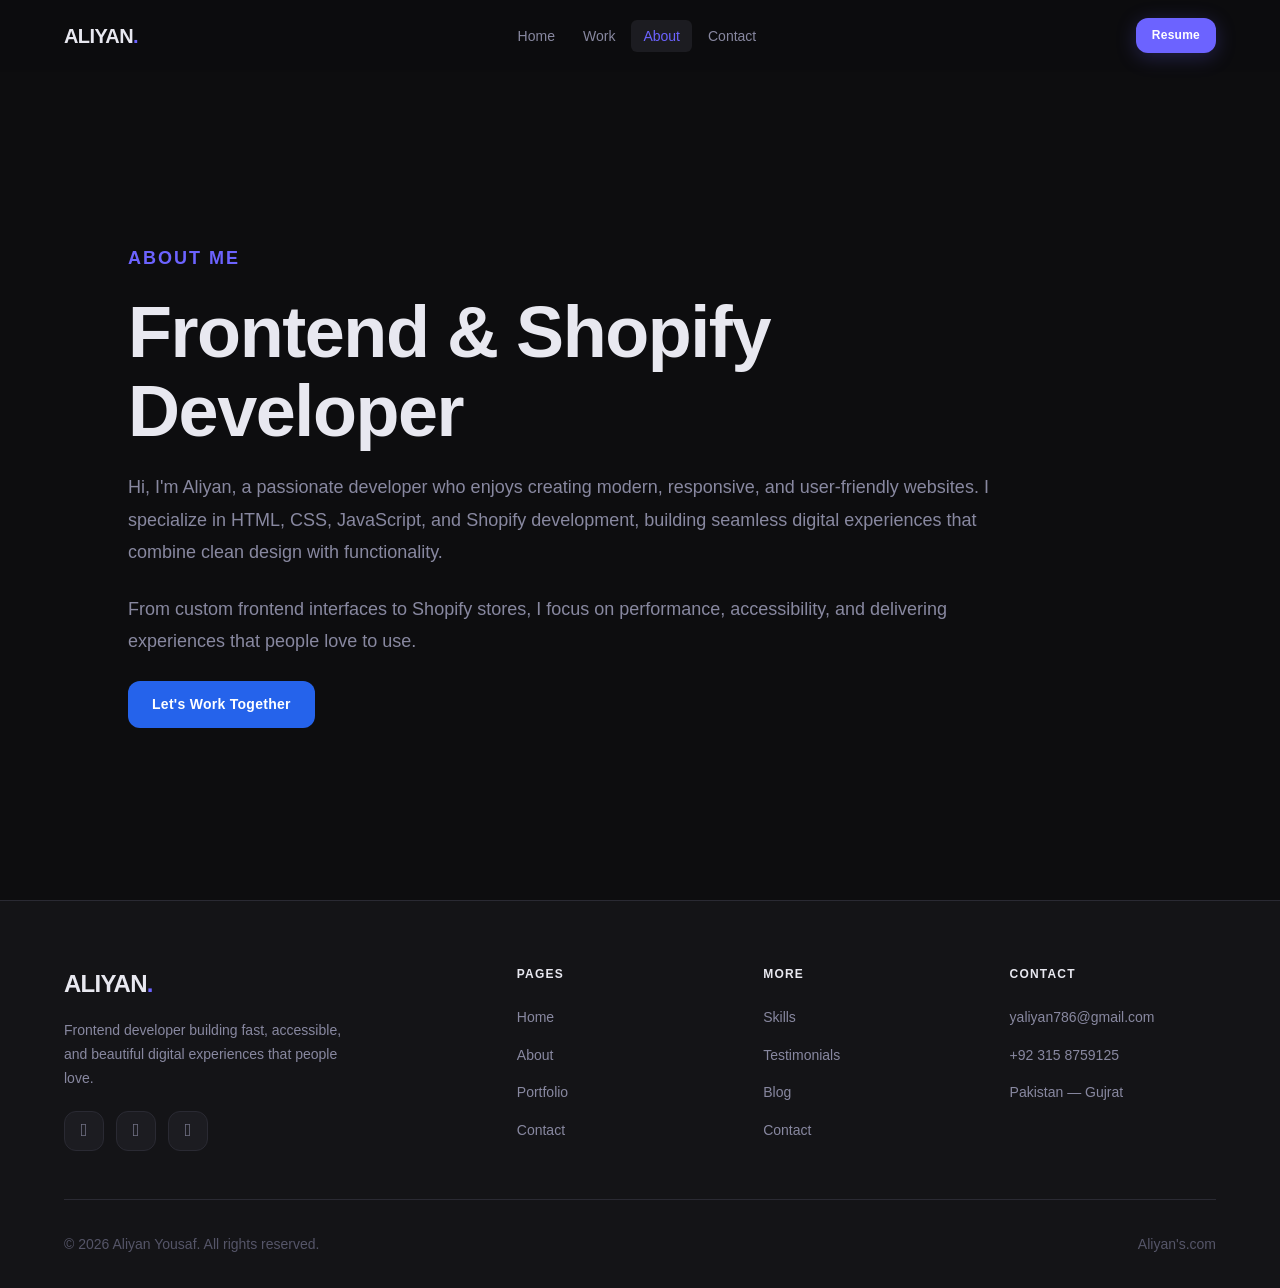
==== commit 7499c4f9: "first commit" ====
--- a/pages/about.html
+++ b/pages/about.html
@@ -36,6 +36,7 @@
       <a href="portfolioo.html"    class="nav__link">Work</a>
       <a href="about.html"        class="nav__link">About</a>
       <a href="contact.html"      class="nav__link">Contact</a>
+      <a href="../images/aliyancv.pdf" target="_blank" class="btn btn--primary btn--sm" style="margin-top: 8px; width: fit-content;">Resume</a>
     </div>
   </header>
 
@@ -60,6 +61,55 @@
             <a href="./contact.html" class="btn">Let's Work Together</a>
         </div>
     </section>
+    <footer class="footer" role="contentinfo">
+    <div class="container">
+      <div class="footer__top">
+        <div class="footer__brand">
+          <a href="../index.html" class="footer__brand-logo">ALIYAN<span>.</span></a>
+          <p class="footer__brand-desc">Frontend developer building fast, accessible, and beautiful digital experiences that people love.</p>
+          <div class="footer__social">
+            <a href="https://github.com/aliyan-yousaf" class="social-icon" aria-label="GitHub">&#xE624;</a>
+            <a href="https://www.linkedin.com/in/aliyan-yousaf" class="social-icon" aria-label="LinkedIn">&#xE627;</a>
+            <a href="https://www.fiverr.com/sellers/aliyanyy77" class="social-icon" aria-label="Fiverr">&#xE61B;</a>
+          </div>
+        </div>
+
+        <nav aria-label="Footer navigation: Pages">
+          <div class="footer__col-title">Pages</div>
+          <ul class="footer__links">
+            <li><a href="../index.html"   class="footer__link">Home</a></li>
+            <li><a href="about.html"      class="footer__link">About</a></li>
+            <li><a href="portfolioo.html"  class="footer__link">Portfolio</a></li>
+            <li><a href="contact.html"    class="footer__link">Contact</a></li>
+          </ul>
+        </nav>
+
+        <nav aria-label="Footer navigation: More">
+          <div class="footer__col-title">More</div>
+          <ul class="footer__links">
+            <li><a href="#"        class="footer__link">Skills</a></li>
+            <li><a href="#"  class="footer__link">Testimonials</a></li>
+            <li><a href="#"          class="footer__link">Blog</a></li>
+            <li><a href="contact.html"       class="footer__link">Contact</a></li>
+          </ul>
+        </nav>
+
+        <div>
+          <div class="footer__col-title">Contact</div>
+          <ul class="footer__links">
+            <li><a href="mailto:yaliyan786@gmail.com" class="footer__link">yaliyan786@gmail.com</a></li>
+            <li><a href="tel:+923158759125"           class="footer__link">+92 315 8759125</a></li>
+            <li><span class="footer__link">Pakistan — Gujrat</span></li>
+          </ul>
+        </div>
+      </div>
+
+      <div class="footer__bottom">
+        <p class="footer__copy">© 2026 Aliyan Yousaf. All rights reserved.</p>
+        <p class="footer__copy">Aliyan's.com</p>
+      </div>
+    </div>
+  </footer>
 
   <script src="../main.js"></script>
 </body>
--- a/style.css
+++ b/style.css
@@ -455,12 +455,23 @@
 
 /* ── 5. Hero Section ── */
 .hero {
-  min-height: 100vh;
+  min-height: 100dvh;
+  padding: 80px 0;
   display: flex;
   align-items: center;
   padding: calc(var(--nav-height) + var(--space-12)) 0 var(--space-24);
   position: relative;
   overflow: hidden;
+}
+
+/* Guard against "Desktop Site" mode on phones: the viewport is forced
+   wide (skipping the 768px width breakpoint below) but the real
+   device height stays short, so 100dvh still blows the hero up with
+   empty space. Catch it by height instead of width. */
+@media (max-height: 700px) {
+  .hero {
+    min-height: auto;
+  }
 }
 
 .hero__grid {
@@ -2300,6 +2311,12 @@
   overflow: hidden;
 }
 
+@media (max-height: 700px) {
+  .hero {
+    min-height: auto;
+  }
+}
+
 .hero__grid {
   display: grid;
   grid-template-columns: 1fr 1fr;
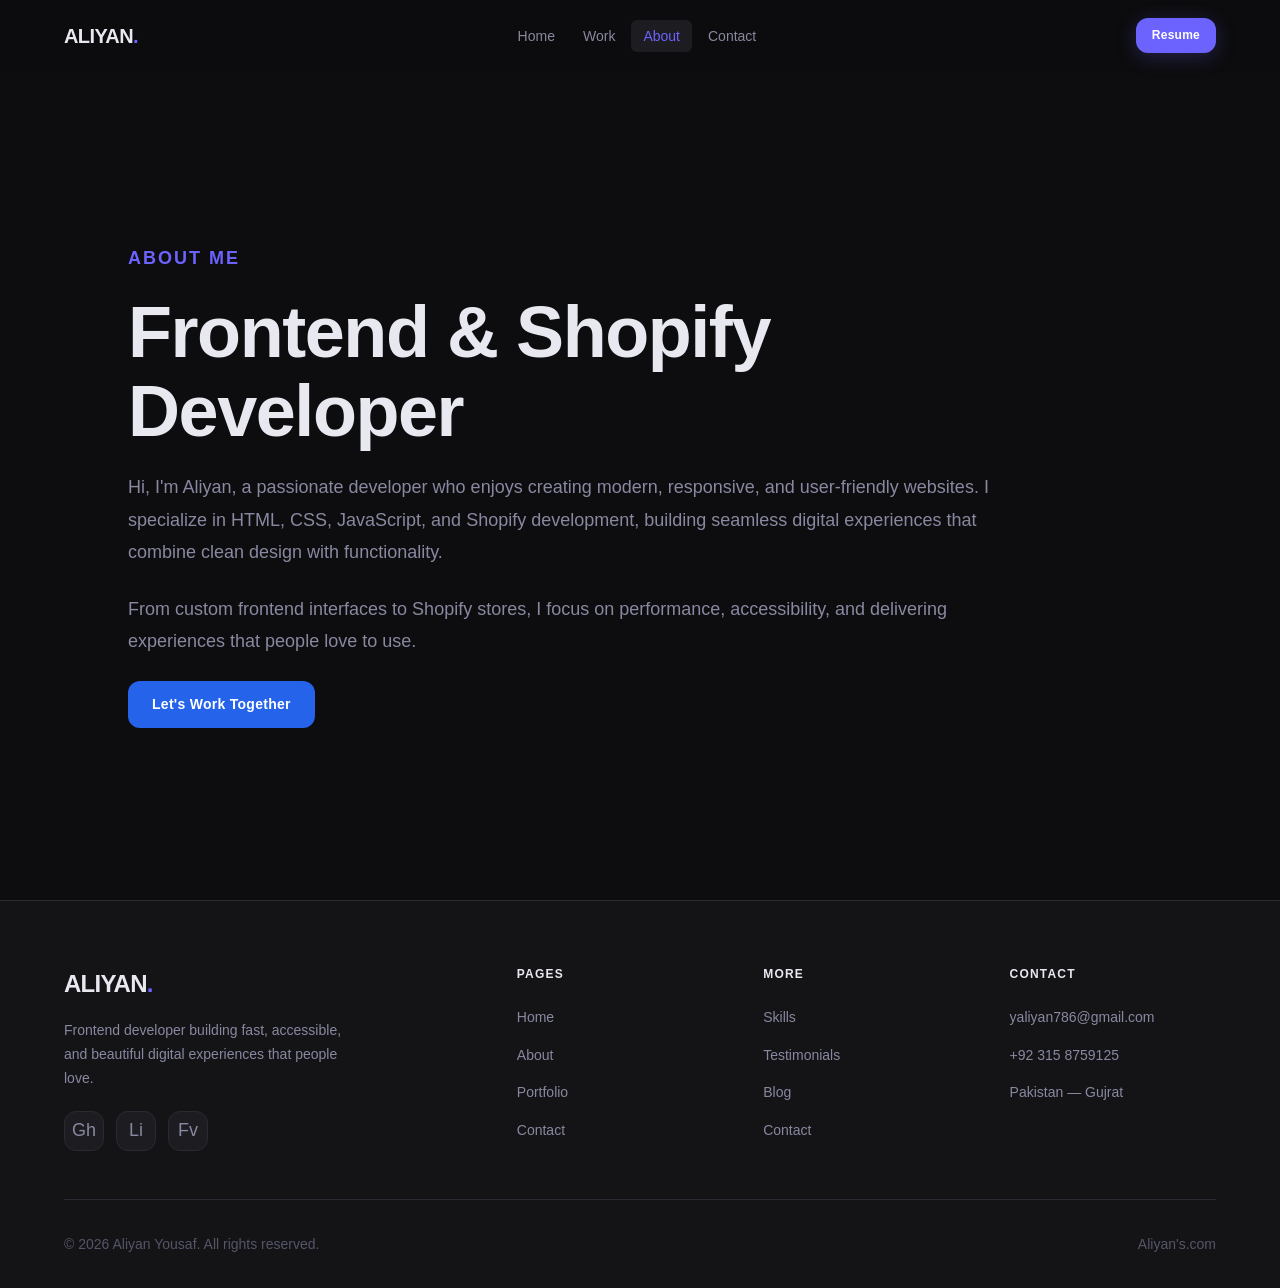
==== commit 055f9df4: "first commit" ====
--- a/pages/about.html
+++ b/pages/about.html
@@ -68,9 +68,9 @@
           <a href="../index.html" class="footer__brand-logo">ALIYAN<span>.</span></a>
           <p class="footer__brand-desc">Frontend developer building fast, accessible, and beautiful digital experiences that people love.</p>
           <div class="footer__social">
-            <a href="https://github.com/aliyan-yousaf" class="social-icon" aria-label="GitHub">&#xE624;</a>
-            <a href="https://www.linkedin.com/in/aliyan-yousaf" class="social-icon" aria-label="LinkedIn">&#xE627;</a>
-            <a href="https://www.fiverr.com/sellers/aliyanyy77" class="social-icon" aria-label="Fiverr">&#xE61B;</a>
+            <a href="https://github.com/aliyan-yousaf" class="social-icon" aria-label="GitHub">Gh</a>
+            <a href="https://www.linkedin.com/in/aliyan-yousaf" class="social-icon" aria-label="LinkedIn">Li</a>
+            <a href="https://www.fiverr.com/sellers/aliyanyy77" class="social-icon" aria-label="FIVERR">Fv</a>
           </div>
         </div>
 
--- a/animation.css
+++ b/animation.css
@@ -238,4 +238,10 @@
 
 .btn:hover{
     background: #1d4ed8;
+}
+
+@media (max-width: 768px) {
+ .about{
+  margin-bottom: -200px;
+ }
 }
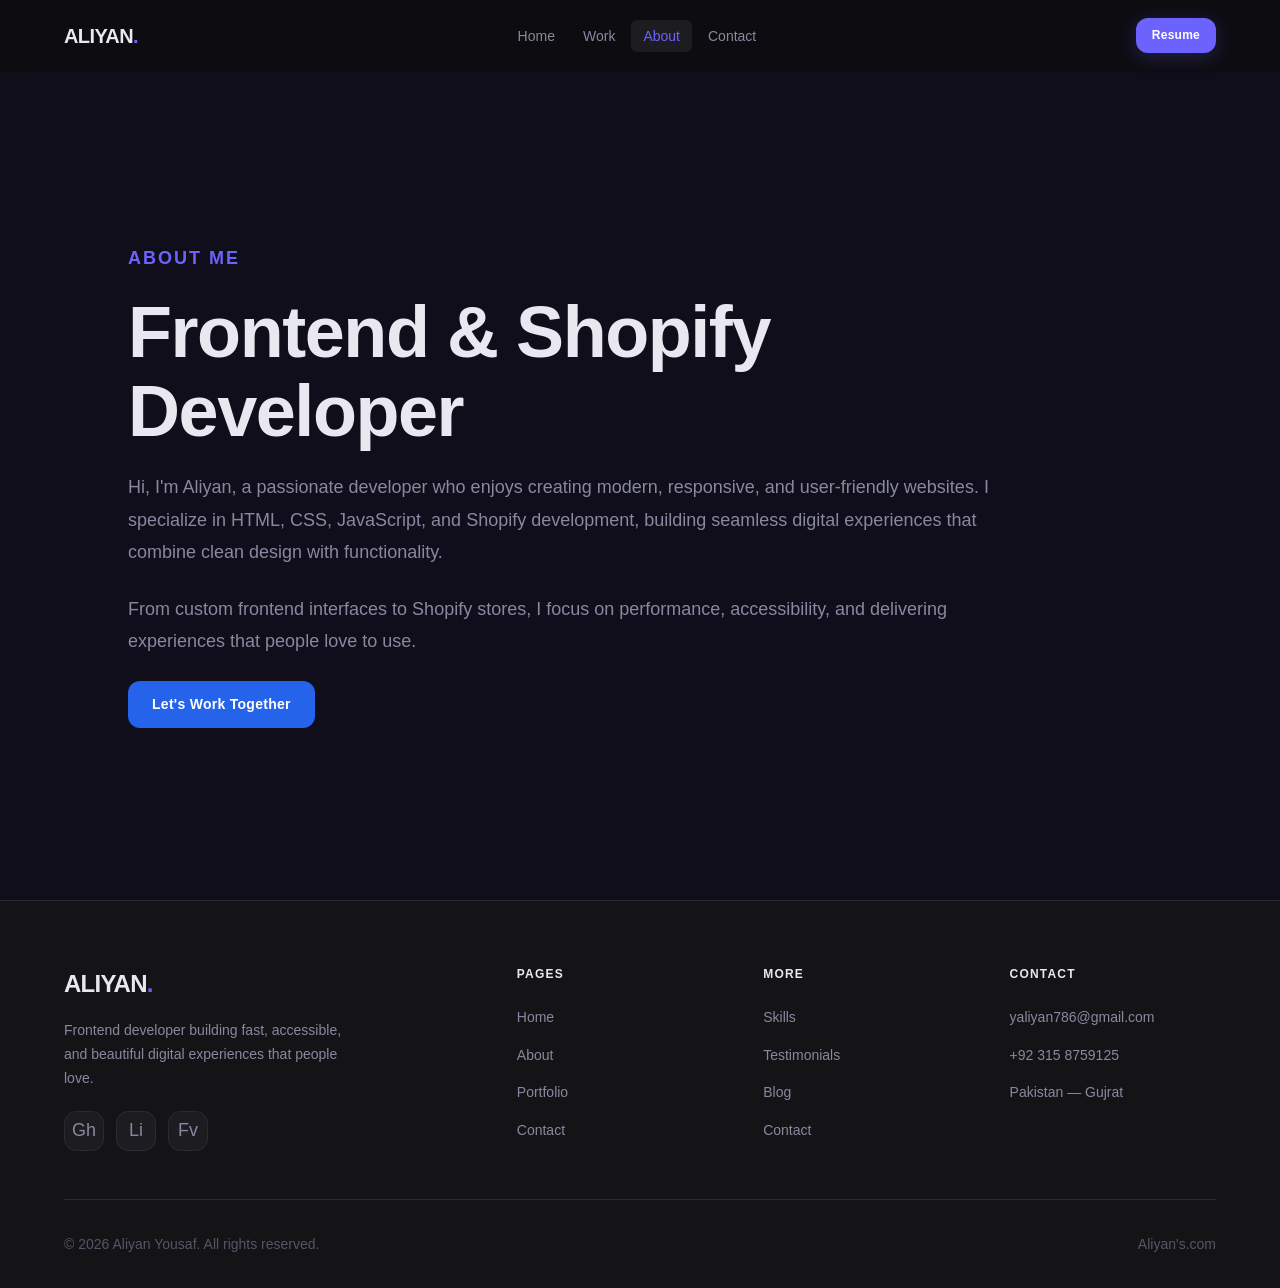
==== commit dc6ff2a6: "first commit" ====
--- a/pages/about.html
+++ b/pages/about.html
@@ -22,7 +22,7 @@
         </ul>
 
         <div class="nav__actions">
-       <a href="../images/aliyancv.pdf" target="_blank" class="btn btn--primary btn--sm">Resume</a>
+       <a href="../images/aliyan'cv.pdf" target="_blank" class="btn btn--primary btn--sm">Resume</a>
         </div>
 
         <button class="nav__hamburger" aria-label="Toggle menu" aria-expanded="false">
@@ -36,7 +36,7 @@
       <a href="portfolioo.html"    class="nav__link">Work</a>
       <a href="about.html"        class="nav__link">About</a>
       <a href="contact.html"      class="nav__link">Contact</a>
-      <a href="../images/aliyancv.pdf" target="_blank" class="btn btn--primary btn--sm" style="margin-top: 8px; width: fit-content;">Resume</a>
+      <a href="../images/aliyan'cv.pdf" target="_blank" class="btn btn--primary btn--sm" style="margin-top: 8px; width: fit-content;">Resume</a>
     </div>
   </header>
 
--- a/style.css
+++ b/style.css
@@ -1851,7 +1851,7 @@
 
 
 :root {
-  --clr-bg:          #0D0D0F;
+  --clr-bg:          #0f0e1a;
   --clr-surface:     #141417;
   --clr-surface-2:   #1C1C21;
   --clr-border:      #2A2A33;
@@ -4113,4 +4113,331 @@
   .budget-options { gap: var(--space-2); }
   .budget-chip span { padding: var(--space-2) var(--space-3); font-size: 0.7rem; }
   .contact-social { gap: var(--space-2); }
+}
+
+* {
+  margin: 0;
+  padding: 0;
+  box-sizing: border-box;
+}
+
+body {
+  font-family: 'Segoe UI', system-ui, -apple-system, sans-serif;
+  background: #0f0e1a;
+}
+
+/* ════════════════════════════
+   SECTION
+════════════════════════════ */
+.testi-section {
+  background: #0f0e1a;
+  padding: 90px 48px;
+  min-height: 100vh;
+  position: relative;
+  overflow: hidden;
+}
+
+.testi-section::before {
+  content: '';
+  position: absolute;
+  top: -140px;
+  left: -140px;
+  width: 400px;
+  height: 400px;
+  border-radius: 50%;
+  background: radial-gradient(circle, rgb(15, 14, 26) 0%, transparent 70%);
+  pointer-events: none;
+}
+
+.testi-section::after {
+  content: '';
+  position: absolute;
+  bottom: -120px;
+  right: -120px;
+  width: 360px;
+  height: 360px;
+  border-radius: 50%;
+  background: radial-gradient(circle, rgba(99,102,241,0.10) 0%, transparent 70%);
+  pointer-events: none;
+}
+
+/* ════════════════════════════
+   FLOATING ORBS
+════════════════════════════ */
+.orb {
+  position: absolute;
+  border-radius: 50%;
+  pointer-events: none;
+  animation: floatOrb 6s ease-in-out infinite;
+}
+
+.orb1 { width: 90px;  height: 90px;  background: rgba(139,92,246,0.06); top: 18%; right: 7%;  animation-delay: 0s; }
+.orb2 { width: 55px;  height: 55px;  background: rgba(99,102,241,0.08); top: 62%; left: 4%;   animation-delay: 2s; }
+.orb3 { width: 34px;  height: 34px;  background: rgba(167,139,250,0.10);top: 38%; right: 22%; animation-delay: 4s; }
+
+@keyframes floatOrb {
+  0%, 100% { transform: translateY(0); }
+  50%       { transform: translateY(-20px); }
+}
+
+/* ════════════════════════════
+   HEADER
+════════════════════════════ */
+.testi-header {
+  text-align: center;
+  margin-bottom: 60px;
+}
+
+.testi-badge {
+  display: inline-block;
+  background: rgba(139,92,246,0.15);
+  border: 1px solid rgba(139,92,246,0.35);
+  color: #a78bfa;
+  font-size: 11px;
+  font-weight: 600;
+  letter-spacing: 2.5px;
+  text-transform: uppercase;
+  padding: 6px 20px;
+  border-radius: 20px;
+  margin-bottom: 20px;
+}
+
+.testi-title {
+  font-size: 38px;
+  font-weight: 600;
+  color: #f1f0ff;
+  line-height: 1.3;
+  margin-bottom: 16px;
+}
+
+.testi-title span {
+  background: linear-gradient(90deg, #a78bfa, #818cf8);
+  -webkit-background-clip: text;
+  -webkit-text-fill-color: transparent;
+  background-clip: text;
+}
+
+.testi-sub {
+  font-size: 15px;
+  color: rgba(241,240,255,0.42);
+  max-width: 500px;
+  margin: 0 auto;
+  line-height: 1.8;
+}
+
+/* ════════════════════════════
+   GRID
+════════════════════════════ */
+.testi-grid {
+  display: grid;
+  grid-template-columns: repeat(3, 1fr);
+  gap: 26px;
+  max-width: 1100px;
+  margin: 0 auto 52px;
+}
+
+/* ════════════════════════════
+   CARDS
+════════════════════════════ */
+.testi-card {
+  background: rgba(255,255,255,0.04);
+  border: 1px solid rgba(255,255,255,0.08);
+  border-radius: 18px;
+  padding: 30px;
+  cursor: pointer;
+  opacity: 0;
+  transform: translateY(44px);
+  transition: transform 0.38s cubic-bezier(.22,.68,0,1.2),
+              border-color 0.3s,
+              background 0.3s,
+              opacity 0.3s;
+}
+
+.testi-card.visible {
+  animation: cardIn 0.65s cubic-bezier(.22,.68,0,1.2) forwards;
+}
+
+.testi-card:hover {
+  transform: translateY(-7px) scale(1.025);
+  border-color: rgba(139,92,246,0.42);
+  background: rgba(139,92,246,0.07);
+}
+
+.testi-card.featured {
+  border-color: rgba(139,92,246,0.52);
+  background: rgba(139,92,246,0.09);
+}
+
+@keyframes cardIn {
+  from { opacity: 0; transform: translateY(44px); }
+  to   { opacity: 1; transform: translateY(0); }
+}
+
+/* ════════════════════════════
+   CARD INTERNALS
+════════════════════════════ */
+.quote-icon {
+  font-size: 48px;
+  line-height: 1;
+  color: rgba(167,139,250,0.35);
+  display: block;
+  margin-bottom: 14px;
+  font-family: Georgia, serif;
+}
+
+.stars {
+  display: flex;
+  gap: 4px;
+  margin-bottom: 14px;
+}
+
+.star {
+  width: 15px;
+  height: 15px;
+  fill: #f59e0b;
+}
+
+.testi-text {
+  font-size: 14px;
+  color: rgba(241,240,255,0.68);
+  line-height: 1.8;
+  margin-bottom: 26px;
+}
+
+.testi-author {
+  display: flex;
+  align-items: center;
+  gap: 13px;
+  border-top: 1px solid rgba(255,255,255,0.07);
+  padding-top: 20px;
+}
+
+/* ════════════════════════════
+   AVATARS
+════════════════════════════ */
+.avatar {
+  width: 44px;
+  height: 44px;
+  border-radius: 50%;
+  display: flex;
+  align-items: center;
+  justify-content: center;
+  font-size: 14px;
+  font-weight: 600;
+  flex-shrink: 0;
+  position: relative;
+}
+
+.avatar::after {
+  content: '';
+  position: absolute;
+  inset: 0;
+  border-radius: 50%;
+  border: 2px solid rgba(167,139,250,0.30);
+}
+
+.av-purple { background: rgba(139,92,246,0.25); color: #c4b5fd; }
+.av-blue   { background: rgba(99,102,241,0.25);  color: #a5b4fc; }
+.av-pink   { background: rgba(236,72,153,0.20);  color: #f9a8d4; }
+.av-teal   { background: rgba(20,184,166,0.20);  color: #5eead4; }
+.av-amber  { background: rgba(245,158,11,0.20);  color: #fcd34d; }
+.av-coral  { background: rgba(248,113,113,0.20); color: #fca5a5; }
+
+.author-name {
+  font-size: 14px;
+  font-weight: 600;
+  color: #f1f0ff;
+}
+
+.author-role {
+  font-size: 12px;
+  color: rgba(241,240,255,0.40);
+  margin-top: 3px;
+}
+
+/* ════════════════════════════
+   DOTS
+════════════════════════════ */
+.testi-dots {
+  display: flex;
+  justify-content: center;
+  gap: 9px;
+}
+
+.dot {
+  width: 8px;
+  height: 8px;
+  border-radius: 4px;
+  background: rgba(167,139,250,0.25);
+  cursor: pointer;
+  border: none;
+  transition: width 0.3s, background 0.3s;
+}
+
+.dot.active {
+  width: 26px;
+  background: #a78bfa;
+}
+
+/* ════════════════════════════
+   RESPONSIVE — TABLET
+════════════════════════════ */
+@media (max-width: 860px) {
+  .testi-grid  { grid-template-columns: repeat(2, 1fr); }
+  .testi-title { font-size: 28px; }
+}
+
+/* ════════════════════════════
+   RESPONSIVE — MOBILE SWIPE
+════════════════════════════ */
+@media (max-width: 560px) {
+  .testi-section {
+    padding: 60px 0;
+    overflow: hidden;
+  }
+
+  .testi-header {
+    padding: 0 20px;
+    margin-bottom: 40px;
+  }
+
+  .testi-title { font-size: 24px; }
+
+  /* Swipe container */
+  .testi-grid {
+    display: flex;
+    flex-direction: row;
+    overflow-x: scroll;
+    scroll-snap-type: x mandatory;
+    -webkit-overflow-scrolling: touch;
+    scrollbar-width: none;
+    gap: 0;
+    padding: 0 20px 20px;
+    margin: 0 0 40px 0;
+    max-width: 100%;
+    /* Fix: items take full visible width */
+    width: 100%;
+  }
+
+  .testi-grid::-webkit-scrollbar {
+    display: none;
+  }
+
+  /* Each card = exactly one screen width minus padding */
+  .testi-card {
+    flex: 0 0 calc(100vw - 40px);
+    width: calc(100vw - 40px);
+    min-width: calc(100vw - 40px);
+    max-width: calc(100vw - 40px);
+    scroll-snap-align: start;
+    margin-right: 16px;
+    /* Reset transforms so card shows fully */
+    transform: none !important;
+    opacity: 1 !important;
+    animation: none !important;
+  }
+
+  .testi-card:last-child {
+    margin-right: 0;
+  }
 }
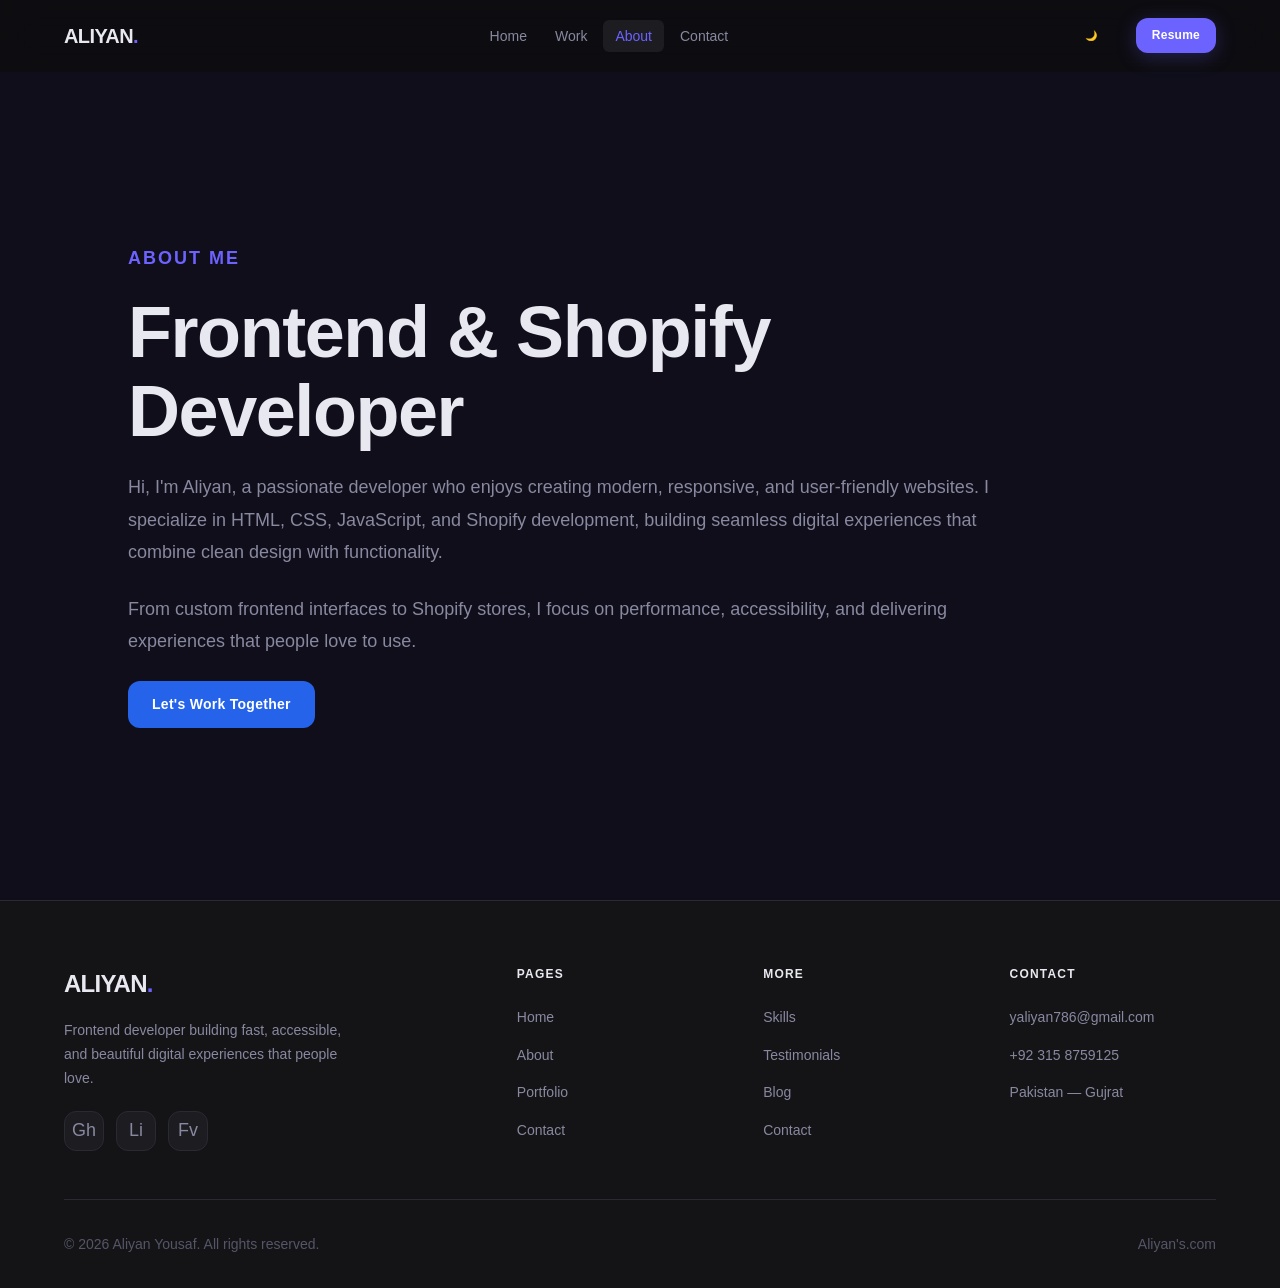
==== commit 35762944: "first commit" ====
--- a/pages/about.html
+++ b/pages/about.html
@@ -1,11 +1,120 @@
 <!DOCTYPE html>
-<html lang="en">
+<html lang="en" data-theme="dark">
 <head>
     <meta charset="UTF-8">
     <meta name="viewport" content="width=device-width, initial-scale=1.0">
     <title>About Me</title>
     <link rel="stylesheet" href="../animation.css">
     <link rel="stylesheet" href="../style.css">
+  <!-- ══ THEME: instant apply (no flicker) ══ -->
+  <script>
+    (function(){
+      var t = localStorage.getItem('aliyan-theme') || 'dark';
+      document.documentElement.setAttribute('data-theme', t);
+    })();
+  </script>
+
+  <!-- ══ THEME CSS ══ -->
+  <style>
+    [data-theme="light"] {
+      --clr-bg:          #F0EDFF;
+      --clr-surface:     #FAFAFF;
+      --clr-surface-2:   #EDE9FF;
+      --clr-surface-3:   #E4DFFF;
+      --clr-border:      #D4CFEE;
+      --clr-border-2:    #C2BCEC;
+      --clr-accent:      #5B52F0;
+      --clr-accent-2:    #FF4D74;
+      --clr-accent-3:    #00B894;
+      --clr-accent-glow: rgba(91,82,240,0.18);
+      --clr-text:        #0F0D2A;
+      --clr-text-muted:  #4A4770;
+      --clr-text-faint:  #8E8BB0;
+      --shadow-sm:       0 1px 4px rgba(91,82,240,0.08);
+      --shadow-md:       0 4px 20px rgba(91,82,240,0.12);
+      --shadow-lg:       0 8px 40px rgba(91,82,240,0.15);
+    }
+    [data-theme="light"] body          { background: var(--clr-bg); color: var(--clr-text); }
+    [data-theme="light"] .nav          { background: rgba(240,237,255,0.92) !important; border-bottom-color: var(--clr-border) !important; }
+    [data-theme="light"] .nav.scrolled { background: rgba(240,237,255,0.98) !important; }
+    [data-theme="light"] .nav__mobile  { background: rgba(240,237,255,0.98) !important; }
+    [data-theme="light"] .footer       { background: var(--clr-surface) !important; }
+    [data-theme="light"] p             { color: var(--clr-text-muted); }
+    [data-theme="light"] h1,[data-theme="light"] h2,[data-theme="light"] h3 { color: var(--clr-text); }
+    [data-theme="light"] .card         { background: var(--clr-surface); border-color: var(--clr-border); }
+    [data-theme="light"] .section__label { color: var(--clr-accent); }
+    [data-theme="light"] .section__label::before { background: var(--clr-accent); }
+
+    /* Desktop toggle pill */
+    .theme-toggle {
+      display: flex; align-items: center;
+      width: 44px; height: 24px;
+      border-radius: 999px;
+      background: var(--clr-surface-2, #1e1e2a);
+      border: 1.5px solid var(--clr-border-2, #2e2e42);
+      cursor: pointer; position: relative; flex-shrink: 0;
+      transition: border-color 250ms ease, background 250ms ease;
+    }
+    .theme-toggle:hover { border-color: var(--clr-accent, #6C63FF); }
+    .theme-toggle__thumb {
+      position: absolute; left: 3px;
+      width: 16px; height: 16px; border-radius: 50%;
+      background: var(--clr-text-muted, #8888A0);
+      display: flex; align-items: center; justify-content: center;
+      font-size: 10px;
+      transition: transform 300ms cubic-bezier(0.34,1.56,0.64,1), background 250ms ease;
+    }
+    [data-theme="light"] .theme-toggle__thumb {
+      transform: translateX(18px);
+      background: var(--clr-accent, #5B52F0);
+    }
+    .tgl-dark  { display: block; }
+    .tgl-light { display: none;  }
+    [data-theme="light"] .tgl-dark  { display: none;  }
+    [data-theme="light"] .tgl-light { display: block; }
+
+    /* Mobile toggle */
+    .mob-theme-toggle {
+      display: flex; align-items: center; gap: 10px;
+      padding: 10px 14px;
+      background: var(--clr-surface-2, #1e1e2a);
+      border: 1.5px solid var(--clr-border-2, #2e2e42);
+      border-radius: 12px; cursor: pointer;
+      color: var(--clr-text-muted, #8888A0);
+      font-family: inherit; width: 100%;
+      transition: border-color 220ms ease, background 220ms ease, color 220ms ease;
+    }
+    .mob-theme-toggle:hover {
+      border-color: var(--clr-accent, #6C63FF);
+      color: var(--clr-text, #F4F4FF);
+      background: var(--clr-surface-3, #252535);
+    }
+    .mob-toggle-icon { font-size: 18px; line-height: 1; }
+    .mob-toggle-text { font-size: 0.72rem; font-weight: 600; letter-spacing: 0.05em; color: inherit; }
+    .mob-toggle-pill {
+      width: 32px; height: 18px;
+      background: var(--clr-surface-3, #252535);
+      border: 1px solid var(--clr-border-2, #2e2e42);
+      border-radius: 999px; position: relative; margin-left: auto; flex-shrink: 0;
+      transition: background 250ms ease;
+    }
+    [data-theme="light"] .mob-toggle-pill { background: var(--clr-accent,#5B52F0); border-color: var(--clr-accent,#5B52F0); }
+    .mob-toggle-thumb {
+      position: absolute; top: 2px; left: 2px;
+      width: 12px; height: 12px; border-radius: 50%;
+      background: var(--clr-text-muted, #8888A0);
+      transition: transform 300ms cubic-bezier(0.34,1.56,0.64,1), background 250ms ease;
+    }
+    [data-theme="light"] .mob-toggle-thumb { transform: translateX(14px); background: #fff; }
+
+    /* Mobile menu bottom row */
+    .mob-nav-bottom {
+      display: flex; align-items: center; gap: 10px;
+      margin-top: 14px; padding-top: 14px;
+      border-top: 1px solid var(--clr-border, #2A2A33);
+    }
+    .mob-nav-bottom .btn { flex: 1; justify-content: center; }
+  </style>
 </head>
 <body>
 
@@ -22,7 +131,13 @@
         </ul>
 
         <div class="nav__actions">
-       <a href="../images/aliyan'cv.pdf" target="_blank" class="btn btn--primary btn--sm">Resume</a>
+          <button class="theme-toggle" id="themeToggle" aria-label="Toggle dark/light mode">
+            <span class="theme-toggle__thumb">
+              <span class="tgl-dark">🌙</span>
+              <span class="tgl-light">☀️</span>
+            </span>
+          </button>
+          <a href="../images/aliyan'cv.pdf" target="_blank" class="btn btn--primary btn--sm">Resume</a>
         </div>
 
         <button class="nav__hamburger" aria-label="Toggle menu" aria-expanded="false">
@@ -32,11 +147,18 @@
     </nav>
 
     <div class="nav__mobile" role="dialog" aria-label="Mobile navigation">
-      <a href="../index.html"        class="nav__link">Home</a>
-      <a href="portfolioo.html"    class="nav__link">Work</a>
-      <a href="about.html"        class="nav__link">About</a>
-      <a href="contact.html"      class="nav__link">Contact</a>
-      <a href="../images/aliyan'cv.pdf" target="_blank" class="btn btn--primary btn--sm" style="margin-top: 8px; width: fit-content;">Resume</a>
+      <a href="../index.html"  class="nav__link">Home</a>
+      <a href="portfolioo.html" class="nav__link">Work</a>
+      <a href="about.html"     class="nav__link active">About</a>
+      <a href="contact.html"   class="nav__link">Contact</a>
+      <div class="mob-nav-bottom">
+        <a href="../images/aliyan'cv.pdf" target="_blank" class="btn btn--primary btn--sm">Resume</a>
+        <button class="mob-theme-toggle" id="themeToggleMob" aria-label="Toggle dark/light mode">
+          <span class="mob-toggle-icon"><span class="tgl-dark">🌙</span><span class="tgl-light">☀️</span></span>
+          <span class="mob-toggle-text"><span class="tgl-dark">Dark Mode</span><span class="tgl-light">Light Mode</span></span>
+          <span class="mob-toggle-pill"><span class="mob-toggle-thumb"></span></span>
+        </button>
+      </div>
     </div>
   </header>
 
@@ -112,5 +234,134 @@
   </footer>
 
   <script src="../main.js"></script>
+<style>
+    /* ══ THEME TOGGLE ══ */
+[data-theme="light"] {
+  --bg:          #F0EDFF;
+  --surface:     #FAFAFF;
+  --surface-2:   #EDE9FF;
+  --surface-3:   #E4DFFF;
+  --border:      #D4CFEE;
+  --border-2:    #C2BCEC;
+  --accent:      #5B52F0;
+  --accent-2:    #FF4D74;
+  --accent-3:    #00B894;
+  --accent-glow: rgba(91,82,240,0.18);
+  --accent-glow2:rgba(91,82,240,0.06);
+  --text:        #000000;
+  --text-muted:  #4A4770;
+  --text-faint:  #8E8BB0;
+  --shadow-sm:   0 1px 4px rgba(91,82,240,0.08);
+  --shadow-md:   0 4px 20px rgba(91,82,240,0.12);
+  --shadow-lg:   0 8px 40px rgba(91,82,240,0.15);
+  --shadow-xl:   0 20px 60px rgba(91,82,240,0.18);
+  --glow:        0 0 40px rgba(91,82,240,0.2);
+}
+
+[data-theme="light"] body        { background: var(--bg); color: var(--text); }
+[data-theme="light"] .nav        { background: rgba(240,237,255,0.9); border-bottom-color: var(--border); }
+[data-theme="light"] .nav.scrolled { background: rgba(240,237,255,0.97); }
+
+/* Desktop toggle pill */
+.theme-toggle {
+  display: flex;
+  align-items: center;
+  width: 44px;
+  height: 24px;
+  border-radius: 999px;
+  background: var(--surface-3);
+  border: 1.5px solid var(--border-2);
+  cursor: pointer;
+  position: relative;
+  flex-shrink: 0;
+  transition: border-color 250ms ease, background 250ms ease;
+}
+.theme-toggle:hover { border-color: var(--accent); }
+.theme-toggle__thumb {
+  position: absolute;
+  left: 3px;
+  width: 16px;
+  height: 16px;
+  border-radius: 50%;
+  background: var(--text-muted);
+  display: flex;
+  align-items: center;
+  justify-content: center;
+  font-size: 10px;
+  transition: transform 300ms cubic-bezier(0.34,1.56,0.64,1), background 250ms ease;
+}
+[data-theme="light"] .theme-toggle__thumb {
+  transform: translateX(18px);
+  background: var(--accent);
+}
+.tgl-dark  { display: block; }
+.tgl-light { display: none;  }
+[data-theme="light"] .tgl-dark  { display: none;  }
+[data-theme="light"] .tgl-light { display: block; }
+
+/* Mobile toggle button (inside mobile menu) */
+.mob-theme-toggle {
+  display: flex;
+  align-items: center;
+  gap: 10px;
+  padding: 10px 14px;
+  background: var(--surface-2);
+  border: 1.5px solid var(--border-2);
+  border-radius: 12px;
+  cursor: pointer;
+  color: var(--text-muted);
+  font-family: inherit;
+  transition: border-color 220ms ease, background 220ms ease, color 220ms ease;
+  flex-shrink: 0;
+}
+.mob-theme-toggle:hover {
+  border-color: var(--accent);
+  color: var(--text);
+  background: var(--surface-3);
+}
+.mob-toggle-icon { font-size: 18px; line-height: 1; }
+.mob-toggle-text { font-size: 0.72rem; font-weight: 600; letter-spacing: 0.04em; }
+.mob-toggle-pill {
+  width: 32px; height: 18px;
+  background: var(--surface-3);
+  border: 1px solid var(--border-2);
+  border-radius: 999px;
+  position: relative;
+  margin-left: auto;
+  transition: background 250ms ease;
+}
+[data-theme="light"] .mob-toggle-pill { background: var(--accent); border-color: var(--accent); }
+.mob-toggle-thumb {
+  position: absolute;
+  top: 2px; left: 2px;
+  width: 12px; height: 12px;
+  border-radius: 50%;
+  background: var(--text-muted);
+  transition: transform 300ms cubic-bezier(0.34,1.56,0.64,1), background 250ms ease;
+}
+[data-theme="light"] .mob-toggle-thumb { transform: translateX(14px); background: #fff; }
+  </style>
+  <!-- ══ THEME TOGGLE JS ══ -->
+  <script>
+    (function(){
+      function applyTheme(next){
+        document.documentElement.setAttribute('data-theme', next);
+        localStorage.setItem('aliyan-theme', next);
+      }
+      function initToggles(){
+        var d = document.getElementById('themeToggle');
+        if(d) d.addEventListener('click', function(){
+          applyTheme(document.documentElement.getAttribute('data-theme')==='dark'?'light':'dark');
+        });
+        var m = document.getElementById('themeToggleMob');
+        if(m) m.addEventListener('click', function(e){
+          e.stopPropagation();
+          applyTheme(document.documentElement.getAttribute('data-theme')==='dark'?'light':'dark');
+        });
+      }
+      if(document.readyState==='loading'){ document.addEventListener('DOMContentLoaded',initToggles); }
+      else{ initToggles(); }
+    })();
+  </script>
 </body>
 </html>
--- a/style.css
+++ b/style.css
@@ -64,9 +64,11 @@
   --transition-spring: 350ms cubic-bezier(0.34, 1.56, 0.64, 1);
 
   /* Layout */
+  width: 100%;
   --nav-height: 72px;
   --max-width: 1200px;
   --max-width-sm: 800px;
+  margin: auto;
 }
 
 *, *::before, *::after {
@@ -455,6 +457,8 @@
 
 /* ── 5. Hero Section ── */
 .hero {
+  width: 100%;
+  margin: auto;
   min-height: 100dvh;
   padding: 80px 0;
   display: flex;
@@ -4440,4 +4444,9 @@
   .testi-card:last-child {
     margin-right: 0;
   }
+}
+
+.hed{
+  display: flex;
+  justify-content: center;
 }
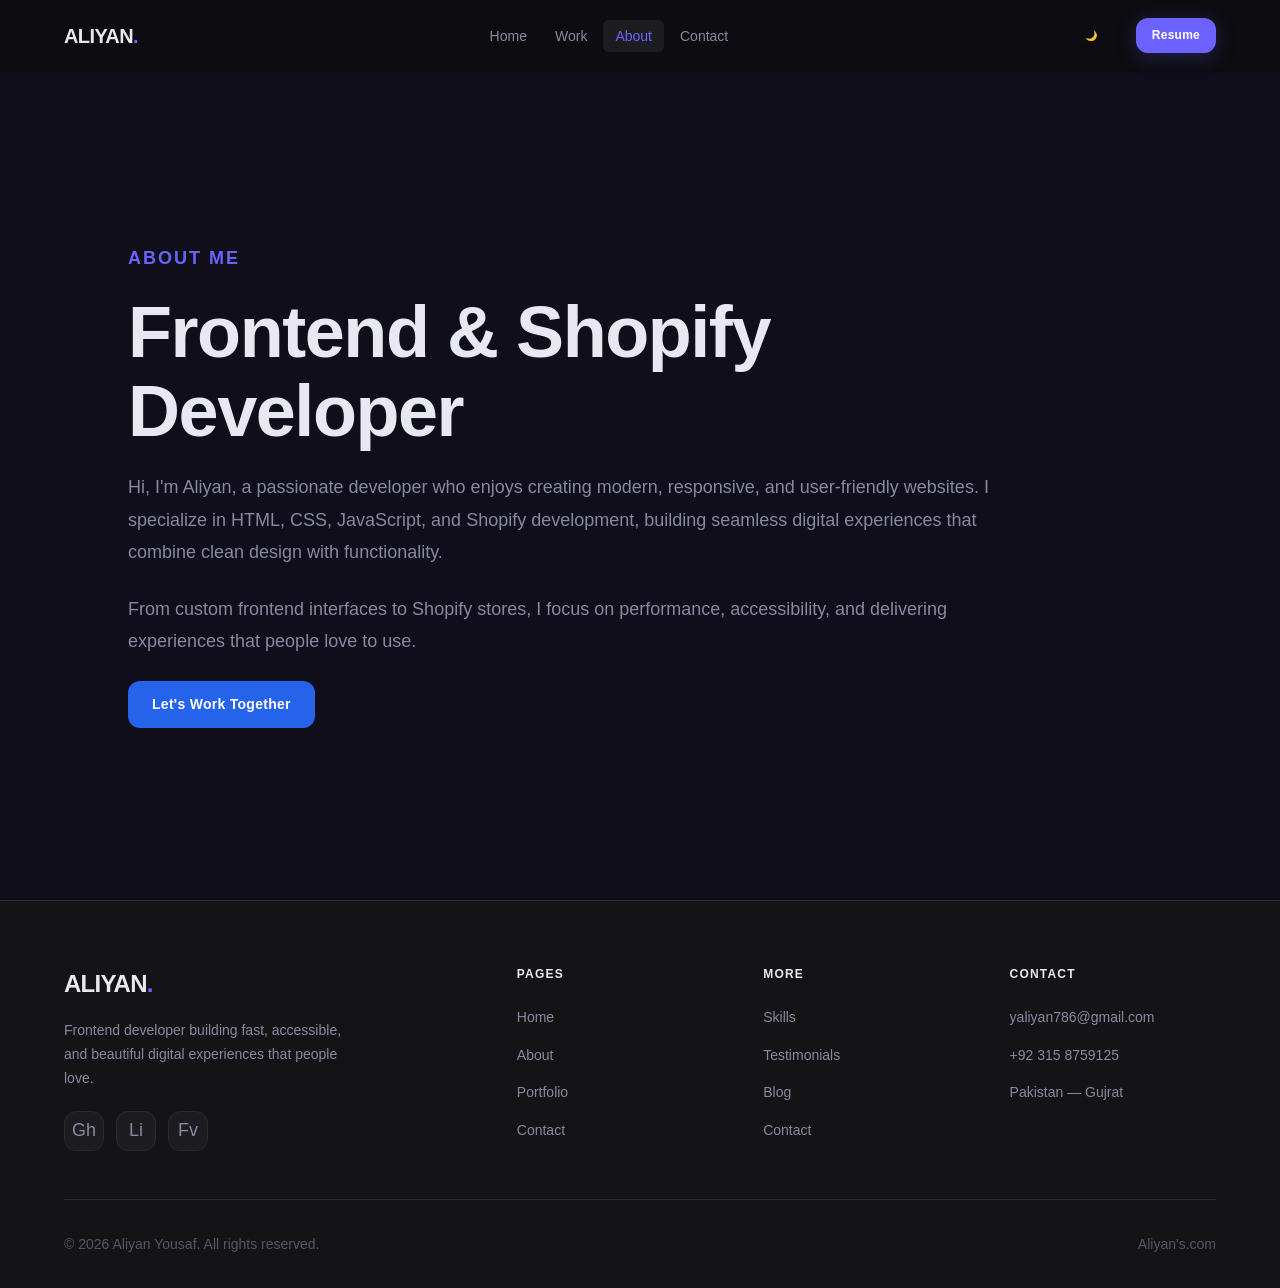
==== commit 4960715a: "first commit" ====
--- a/pages/about.html
+++ b/pages/about.html
@@ -3,9 +3,82 @@
 <head>
     <meta charset="UTF-8">
     <meta name="viewport" content="width=device-width, initial-scale=1.0">
-    <title>About Me</title>
+
+    <!-- ══ PRIMARY SEO ══ -->
+    <title>About Aliyan Yousaf | Frontend & Shopify Developer</title>
+    <meta name="description" content="Meet Aliyan Yousaf, a frontend and Shopify developer building modern, responsive websites and Shopify stores with HTML, CSS, JavaScript, and Liquid.">
+    <meta name="keywords" content="Aliyan Yousaf, about Shopify developer, frontend developer bio, Shopify expert Pakistan, web developer experience">
+    <meta name="author" content="Aliyan Yousaf">
+    <meta name="robots" content="index, follow, max-image-preview:large">
+    <link rel="canonical" href="https://www.aliyanyousaf.com/pages/about.html">
+
+    <!-- ══ FAVICON ══ -->
+    <link rel="icon" type="image/png" href="../images/favicon.png">
+    <link rel="apple-touch-icon" href="../images/favicon.png">
+
+    <!-- ══ OPEN GRAPH ══ -->
+    <meta property="og:type" content="profile">
+    <meta property="og:site_name" content="Aliyan Yousaf — Portfolio">
+    <meta property="og:title" content="About Aliyan Yousaf | Frontend & Shopify Developer">
+    <meta property="og:description" content="Frontend and Shopify developer specializing in modern, responsive, and user-friendly websites and Shopify stores.">
+    <meta property="og:url" content="https://www.aliyanyousaf.com/pages/about.html">
+    <meta property="og:image" content="https://www.aliyanyousaf.com/images/aliyan's.jpeg">
+    <meta property="og:image:width" content="1200">
+    <meta property="og:image:height" content="1200">
+    <meta property="og:image:alt" content="Aliyan Yousaf — Frontend & Shopify Developer">
+    <meta property="og:locale" content="en_US">
+
+    <!-- ══ TWITTER CARD ══ -->
+    <meta name="twitter:card" content="summary_large_image">
+    <meta name="twitter:title" content="About Aliyan Yousaf | Frontend & Shopify Developer">
+    <meta name="twitter:description" content="Frontend and Shopify developer specializing in modern, responsive, and user-friendly websites and Shopify stores.">
+    <meta name="twitter:image" content="https://www.aliyanyousaf.com/images/aliyan's.jpeg">
+    <meta name="twitter:image:alt" content="Aliyan Yousaf — Frontend & Shopify Developer">
+
+    <!-- ══ THEME COLOR ══ -->
+    <meta name="theme-color" content="#080810" media="(prefers-color-scheme: dark)">
+    <meta name="theme-color" content="#ffffff" media="(prefers-color-scheme: light)">
+
     <link rel="stylesheet" href="../animation.css">
     <link rel="stylesheet" href="../style.css">
+
+    <!-- ══ STRUCTURED DATA: Breadcrumb + Person ══ -->
+    <script type="application/ld+json">
+    {
+      "@context": "https://schema.org",
+      "@graph": [
+        {
+          "@type": "BreadcrumbList",
+          "itemListElement": [
+            { "@type": "ListItem", "position": 1, "name": "Home", "item": "https://www.aliyanyousaf.com/index.html" },
+            { "@type": "ListItem", "position": 2, "name": "About", "item": "https://www.aliyanyousaf.com/pages/about.html" }
+          ]
+        },
+        {
+          "@type": "Person",
+          "@id": "https://www.aliyanyousaf.com/#person",
+          "name": "Aliyan Yousaf",
+          "url": "https://www.aliyanyousaf.com/",
+          "image": "https://www.aliyanyousaf.com/images/aliyan's.jpeg",
+          "jobTitle": "Frontend & Shopify Developer",
+          "description": "Frontend and Shopify developer specializing in modern, responsive, and user-friendly websites and Shopify stores.",
+          "email": "mailto:yaliyan786@gmail.com",
+          "telephone": "+92-315-8759125",
+          "address": {
+            "@type": "PostalAddress",
+            "addressLocality": "Gujrat",
+            "addressCountry": "PK"
+          },
+          "sameAs": [
+            "https://github.com/aliyan-yousaf",
+            "https://www.linkedin.com/in/aliyan-yousaf",
+            "https://www.fiverr.com/sellers/aliyanyy77"
+          ]
+        }
+      ]
+    }
+    </script>
+
   <!-- ══ THEME: instant apply (no flicker) ══ -->
   <script>
     (function(){
@@ -17,7 +90,7 @@
   <!-- ══ THEME CSS ══ -->
   <style>
     [data-theme="light"] {
-      --clr-bg:          #F0EDFF;
+      --clr-bg:          #FFFFFF;
       --clr-surface:     #FAFAFF;
       --clr-surface-2:   #EDE9FF;
       --clr-surface-3:   #E4DFFF;
@@ -126,7 +199,7 @@
         <ul class="nav__menu" role="list">
           <li><a href="../index.html"    class="nav__link">Home</a></li>
           <li><a href="portfolioo.html"  class="nav__link">Work</a></li>
-          <li><a href="about.html"       class="nav__link">About</a></li>
+          <li><a href="about.html"       class="nav__link active" aria-current="page">About</a></li>
           <li><a href="contact.html"     class="nav__link">Contact</a></li>
         </ul>
 
@@ -149,7 +222,7 @@
     <div class="nav__mobile" role="dialog" aria-label="Mobile navigation">
       <a href="../index.html"  class="nav__link">Home</a>
       <a href="portfolioo.html" class="nav__link">Work</a>
-      <a href="about.html"     class="nav__link active">About</a>
+      <a href="about.html"     class="nav__link active" aria-current="page">About</a>
       <a href="contact.html"   class="nav__link">Contact</a>
       <div class="mob-nav-bottom">
         <a href="../images/aliyan'cv.pdf" target="_blank" class="btn btn--primary btn--sm">Resume</a>
@@ -162,10 +235,11 @@
     </div>
   </header>
 
-    <section class="about">
+  <main id="main">
+    <section class="about" aria-labelledby="about-heading">
         <div class="content">
             <span>ABOUT ME</span>
-            <h1>Frontend & Shopify Developer</h1>
+            <h1 id="about-heading">Frontend & Shopify Developer</h1>
 
             <p>
                 Hi, I'm Aliyan, a passionate developer who enjoys creating modern,
@@ -183,6 +257,8 @@
             <a href="./contact.html" class="btn">Let's Work Together</a>
         </div>
     </section>
+  </main>
+
     <footer class="footer" role="contentinfo">
     <div class="container">
       <div class="footer__top">
--- a/animation.css
+++ b/animation.css
@@ -242,6 +242,6 @@
 
 @media (max-width: 768px) {
  .about{
-  margin-bottom: -200px;
+  margin-bottom: -150px;
  }
 }
